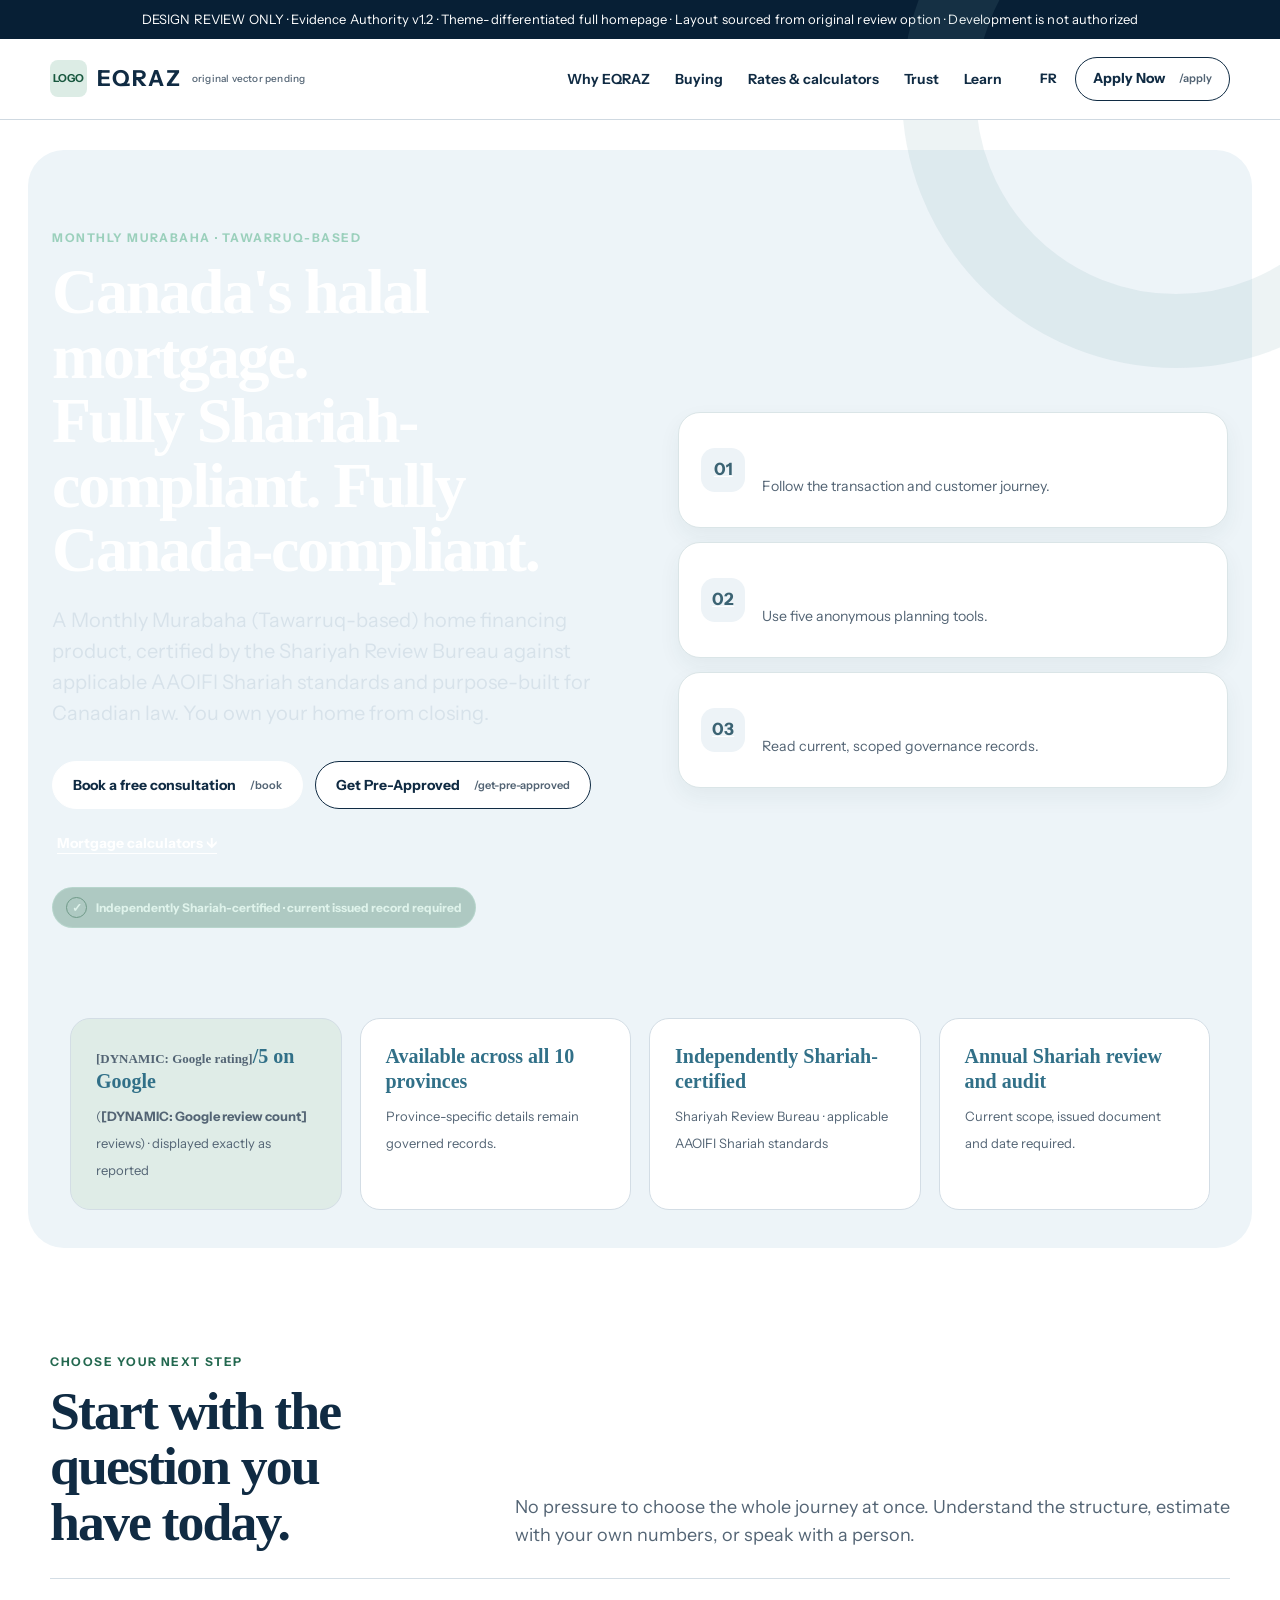
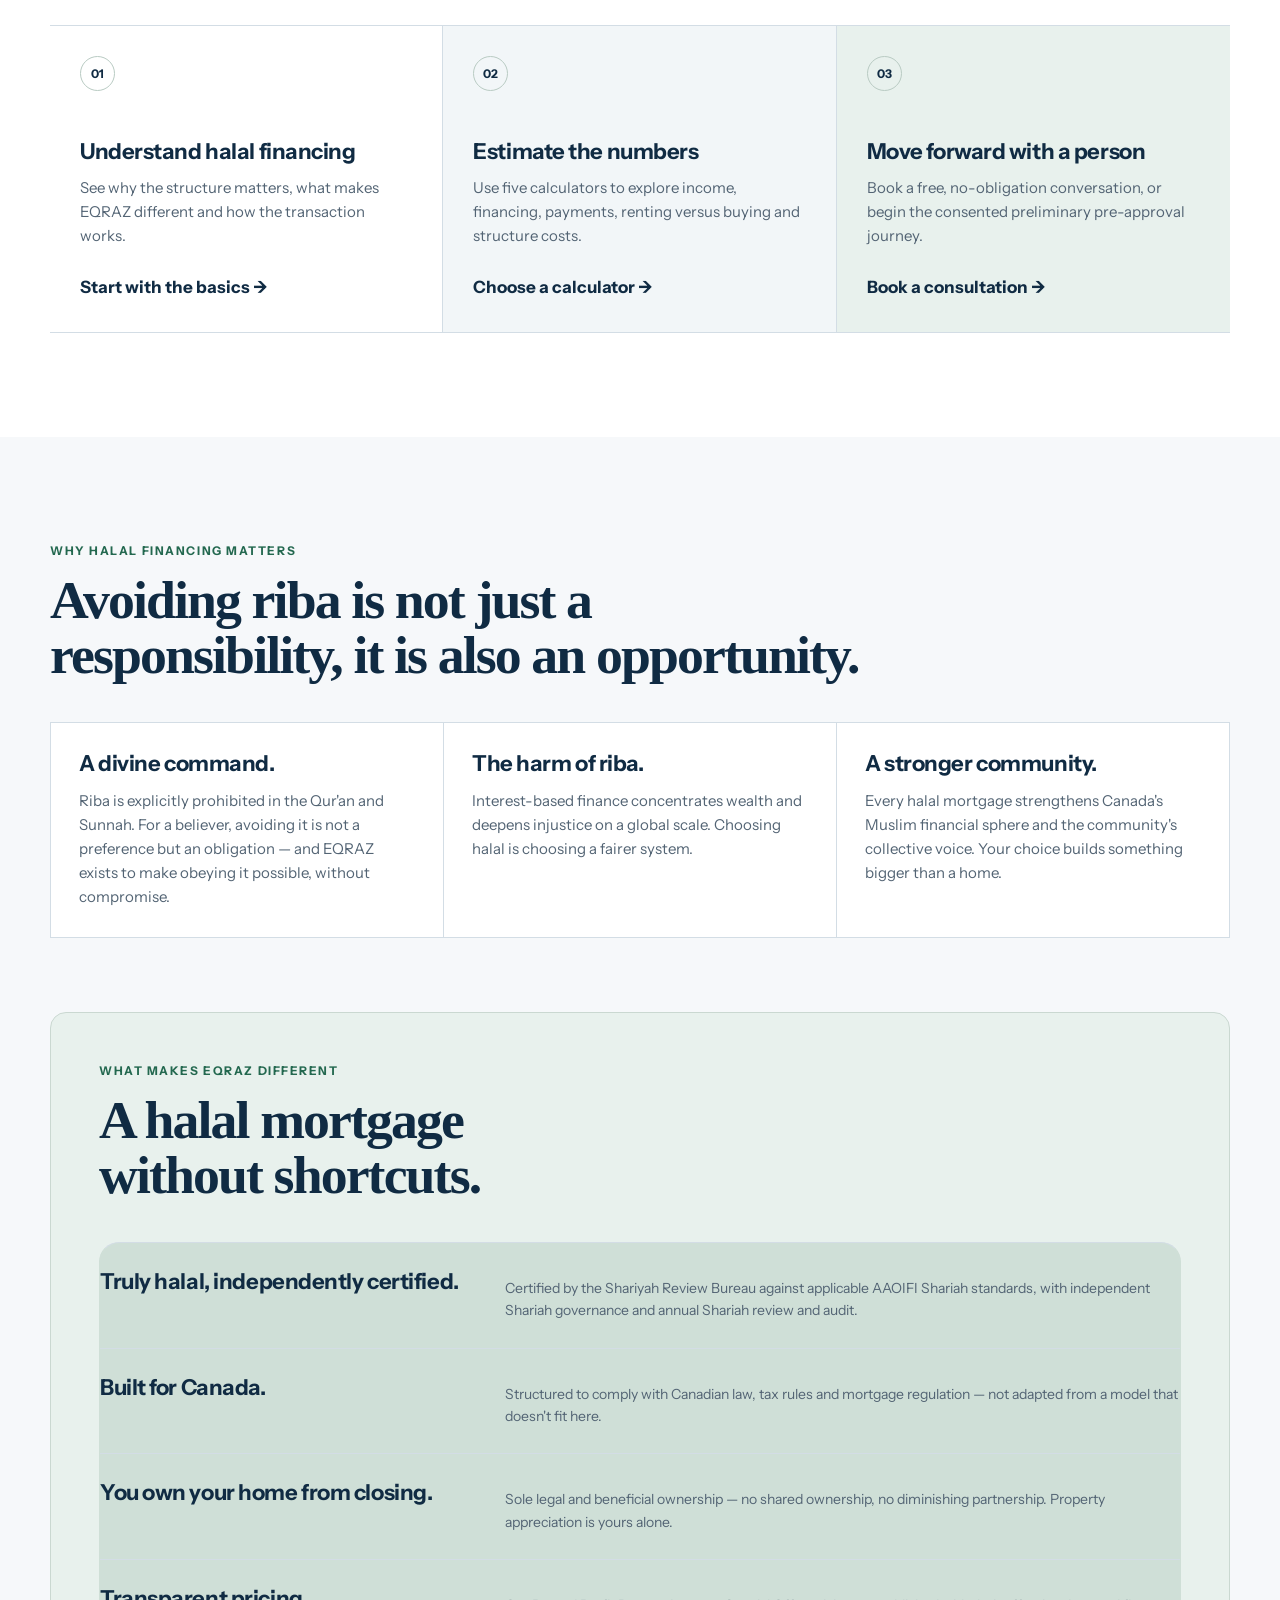
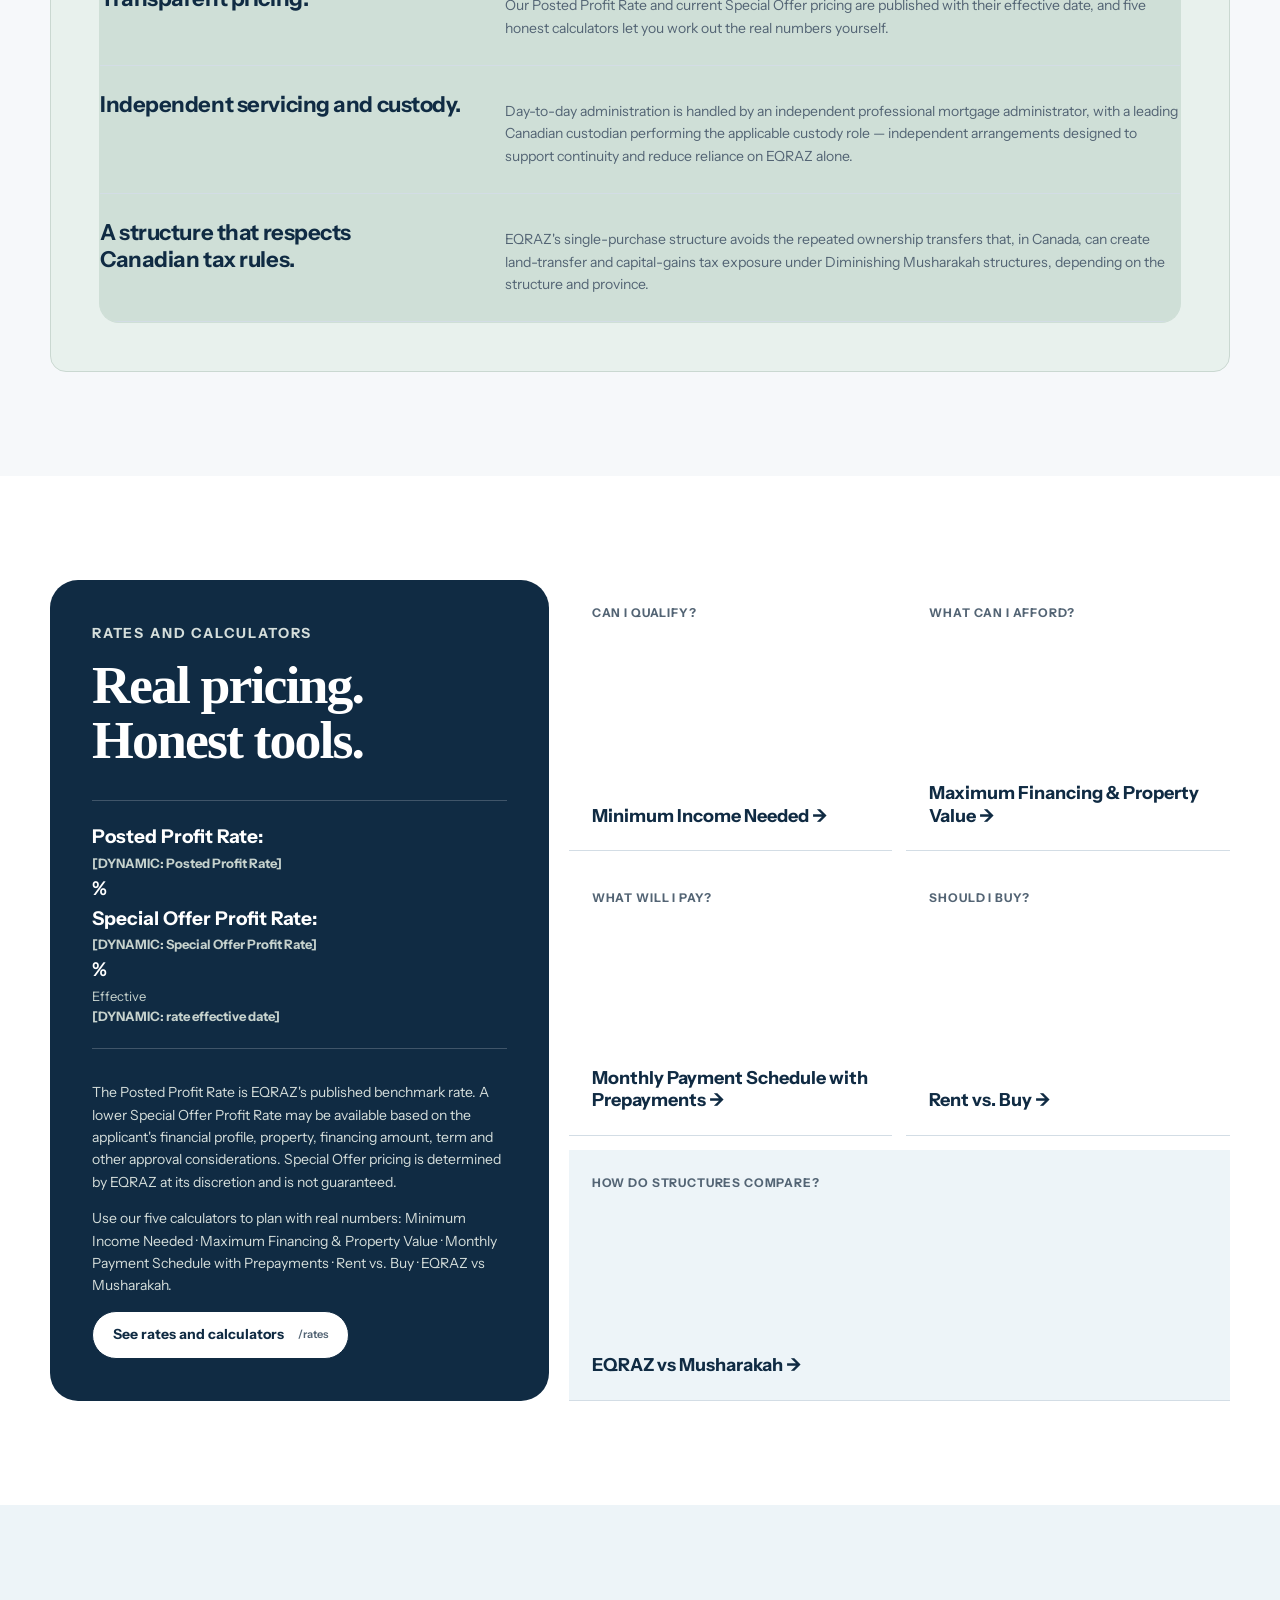
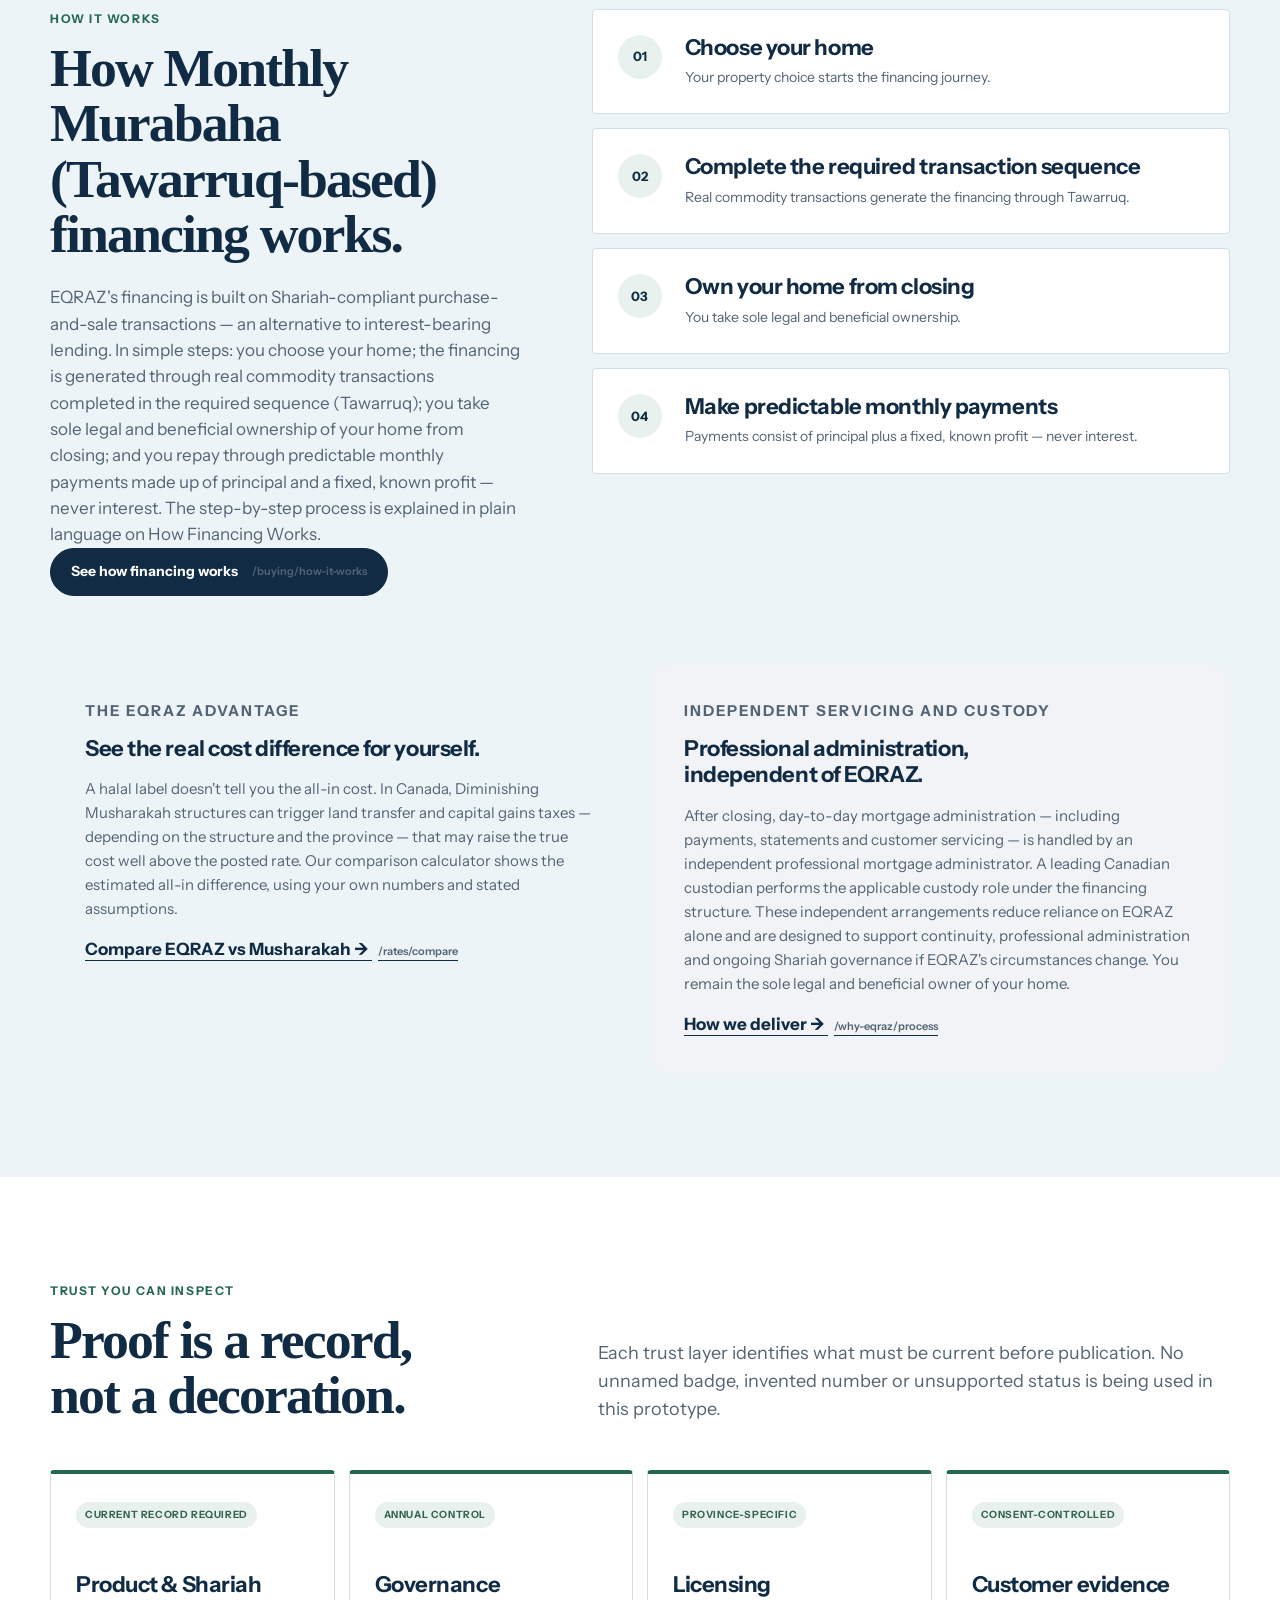
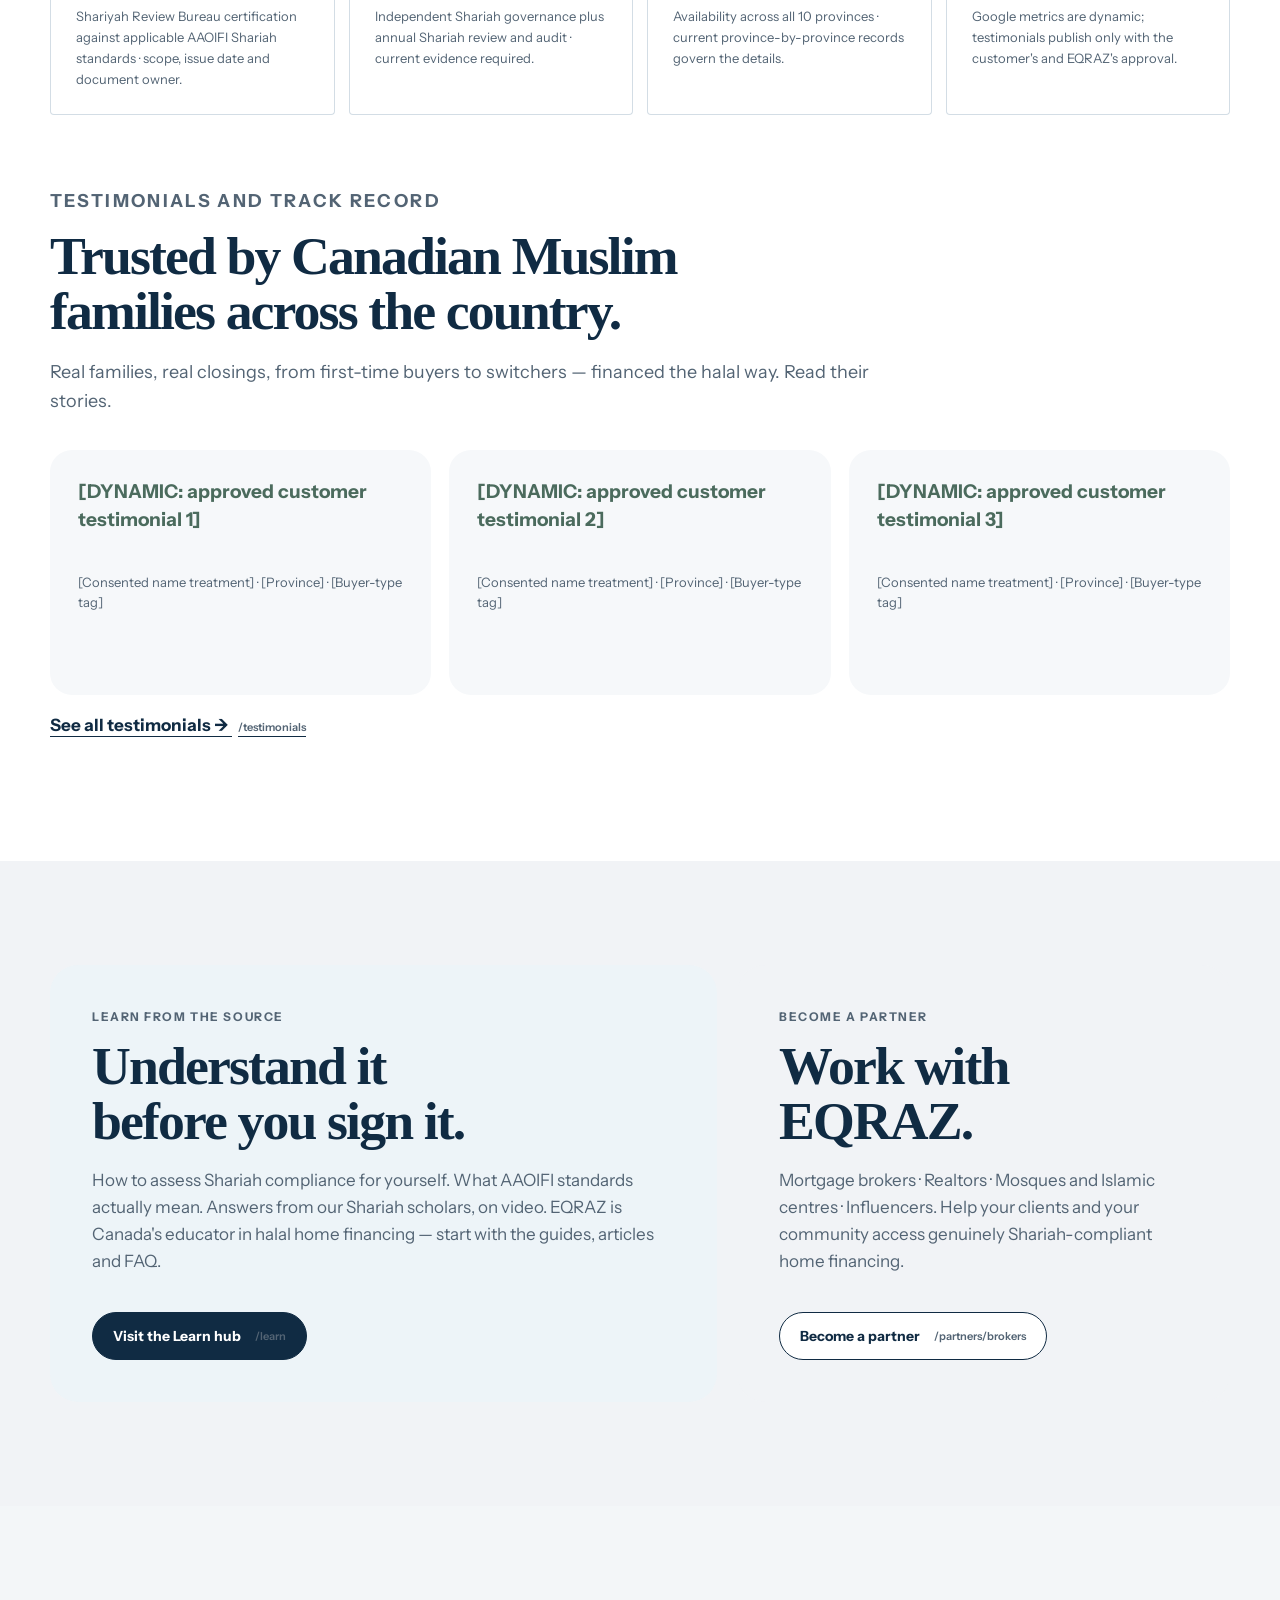
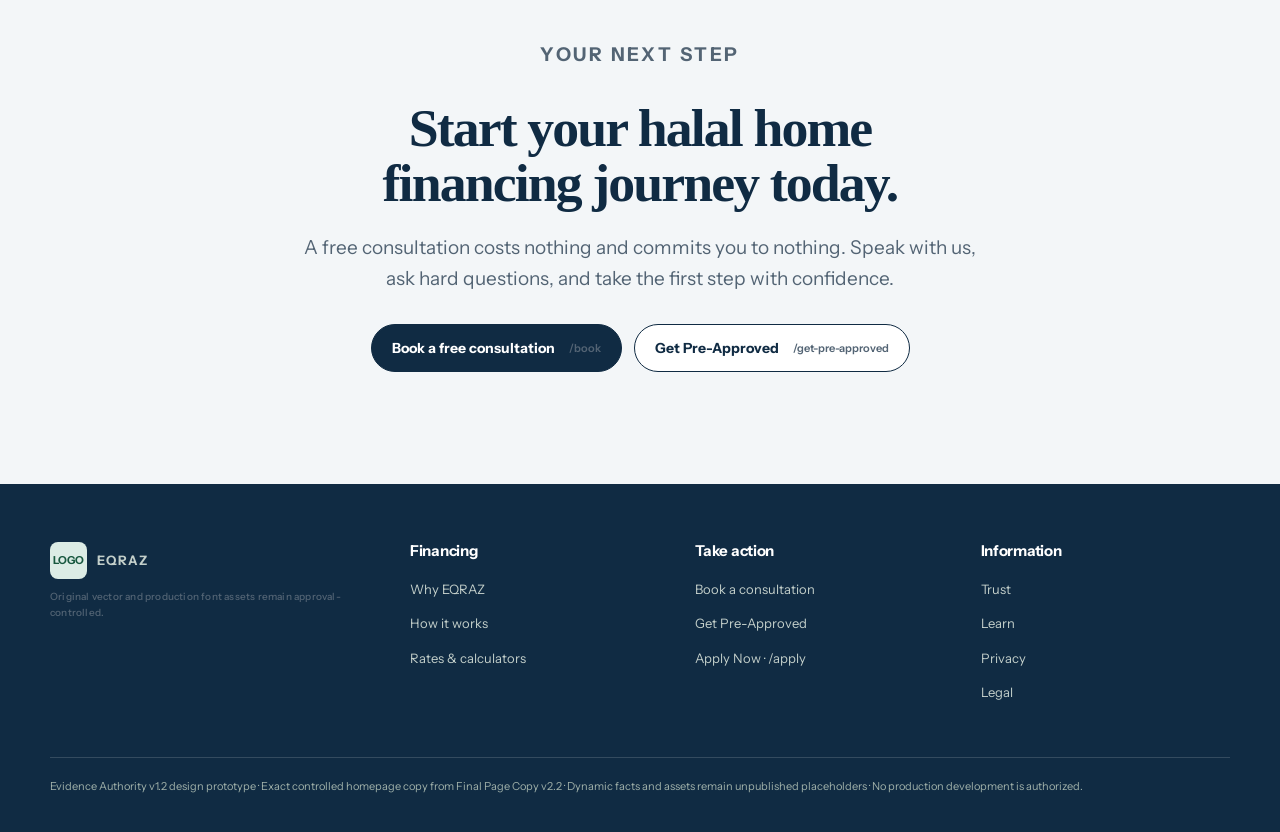
==== evidence-authority-v1.2.html @ 66069618 "Publish differentiated v1.2 homepage reviews" ====
<!doctype html>
<html lang="en">
<head>
  <meta charset="utf-8">
  <meta name="viewport" content="width=device-width, initial-scale=1">
  <meta name="color-scheme" content="light">
  <title>EQRAZ — Evidence Authority v1.2 Homepage Review</title>
  <link rel="preconnect" href="https://fonts.googleapis.com">
  <link rel="preconnect" href="https://fonts.gstatic.com" crossorigin>
  <link href="https://fonts.googleapis.com/css2?family=Instrument+Sans:wdth,wght@75..100,400..700&display=swap" rel="stylesheet">
  <style>
    :root {
      --ink: #18201d;
      --muted: #5c6863;
      --line: #dce5e1;
      --sage: #e9f3ee;
      --sage-strong: #4c7464;
      --mist: #edf5f7;
      --lilac: #f2f0f8;
      --navy: #16324a;
      --white: #fff;
      --soft: #f7f9f8;
      --max: 1180px;
      --radius: 24px;
      --shadow: 0 18px 55px rgba(26, 45, 37, .09);
      --font: "WNTL Text", "Helvetica Neue", Helvetica, Arial, sans-serif;
    }

    * { box-sizing: border-box; }
    html { scroll-behavior: smooth; }
    body {
      margin: 0;
      color: var(--ink);
      background: var(--white);
      font-family: var(--font);
      font-size: 17px;
      line-height: 1.6;
      -webkit-font-smoothing: antialiased;
    }
    a { color: inherit; }
    button, a { -webkit-tap-highlight-color: transparent; }
    :focus-visible { outline: 3px solid #287e62; outline-offset: 4px; border-radius: 5px; }
    .skip-link { position: fixed; left: 16px; top: -80px; z-index: 100; padding: 12px 18px; color: #fff; background: var(--ink); }
    .skip-link:focus { top: 16px; }
    .wrap { width: min(calc(100% - 48px), var(--max)); margin-inline: auto; }
    .review-bar { background: var(--ink); color: #fff; font-size: 13px; text-align: center; padding: 9px 16px; letter-spacing: .01em; }

    header { position: sticky; top: 0; z-index: 30; background: rgba(255,255,255,.96); border-bottom: 1px solid rgba(220,229,225,.9); backdrop-filter: blur(12px); }
    .header-row { min-height: 80px; display: flex; align-items: center; gap: 30px; }
    .brand { display: inline-flex; align-items: center; gap: 10px; text-decoration: none; font-size: 22px; font-weight: 800; letter-spacing: .08em; }
    .brand-mark { width: 37px; height: 37px; display: grid; place-items: center; border-radius: 50%; background: var(--sage); color: var(--sage-strong); font-size: 11px; letter-spacing: 0; }
    .asset-note { color: var(--muted); font-size: 10px; letter-spacing: .02em; font-weight: 500; }
    nav { margin-left: auto; }
    nav ul { list-style: none; display: flex; align-items: center; gap: 25px; margin: 0; padding: 0; }
    nav a { text-decoration: none; font-size: 14px; font-weight: 650; }
    nav a:hover { color: var(--sage-strong); }
    .header-actions { display: flex; align-items: center; gap: 10px; }
    .lang { min-height: 44px; display: inline-flex; align-items: center; padding: 0 8px; font-size: 13px; font-weight: 700; text-decoration: none; }
    .menu-toggle { display: none; width: 46px; height: 46px; border: 1px solid var(--line); background: #fff; border-radius: 12px; font: inherit; cursor: pointer; }

    .button { min-height: 48px; display: inline-flex; align-items: center; justify-content: center; gap: 8px; padding: 12px 20px; border: 1px solid var(--ink); border-radius: 999px; text-decoration: none; font-size: 14px; font-weight: 750; line-height: 1.2; transition: transform .18s ease, box-shadow .18s ease, background .18s ease; }
    .button:hover { transform: translateY(-2px); box-shadow: 0 10px 22px rgba(24,32,29,.12); }
    .button.primary { color: #fff; background: var(--ink); }
    .button.secondary { color: var(--ink); background: #fff; }
    .button.soft { border-color: #c7d8d0; background: var(--sage); }
    .button.small { min-height: 44px; padding: 10px 17px; }
    .route { margin-left: 6px; color: var(--muted); font-size: 11px; font-weight: 600; }

    main { overflow: hidden; }
    .section { padding: 104px 0; }
    .section.soft { background: var(--soft); }
    .section.mist { background: var(--mist); }
    .section.lilac { background: var(--lilac); }
    .kicker { margin: 0 0 13px; color: var(--sage-strong); font-size: 12px; font-weight: 800; letter-spacing: .13em; text-transform: uppercase; }
    h1, h2, h3 { text-wrap: balance; }
    h1 { max-width: 850px; margin: 0; font-size: clamp(50px, 6.7vw, 84px); font-weight: 520; line-height: .99; letter-spacing: -.055em; }
    h2 { margin: 0; font-size: clamp(38px, 4.5vw, 60px); font-weight: 530; line-height: 1.03; letter-spacing: -.045em; }
    h3 { margin: 0; font-size: 22px; font-weight: 680; line-height: 1.2; letter-spacing: -.02em; }
    .lede { max-width: 760px; margin: 22px 0 0; color: var(--muted); font-size: 20px; line-height: 1.55; }
    .section-head { display: grid; grid-template-columns: minmax(0, .85fr) minmax(0, 1.15fr); gap: 80px; align-items: end; margin-bottom: 46px; }
    .section-head .lede { margin: 0; font-size: 18px; }

    .hero { padding: 74px 0 0; background: #fff; }
    .hero-grid { display: grid; grid-template-columns: minmax(0, 1.25fr) minmax(340px, .75fr); gap: 68px; align-items: center; }
    .hero-copy { padding: 30px 0 68px; }
    .hero-copy .lede { max-width: 780px; }
    .hero-actions { display: flex; flex-wrap: wrap; gap: 12px; margin-top: 32px; align-items: center; }
    .quick-link { display: inline-flex; min-height: 44px; align-items: center; padding: 8px 5px; font-size: 14px; font-weight: 750; text-underline-offset: 5px; }
    .badge { display: inline-flex; align-items: center; gap: 9px; margin-top: 22px; padding: 9px 13px; border: 1px solid #cadcd3; border-radius: 999px; background: var(--sage); color: #345649; font-size: 12px; font-weight: 750; }
    .badge-icon { width: 21px; height: 21px; display: grid; place-items: center; border: 1px solid #6f9988; border-radius: 50%; }
    .hero-visual { position: relative; min-height: 540px; border-radius: 34px 34px 0 0; overflow: hidden; background: linear-gradient(145deg, #dfeee7 0%, #eef5f2 43%, #dcebef 100%); }
    .photo-field { position: absolute; inset: 0; display: grid; place-items: center; padding: 40px; text-align: center; }
    .photo-field::before, .photo-field::after { content: ""; position: absolute; border-radius: 50%; filter: blur(2px); }
    .photo-field::before { width: 330px; height: 330px; top: 52px; right: -80px; background: rgba(255,255,255,.6); }
    .photo-field::after { width: 280px; height: 280px; bottom: -80px; left: -65px; background: rgba(207,221,233,.55); }
    .photo-placeholder { position: relative; z-index: 2; max-width: 270px; padding: 24px; border: 1px dashed #769184; border-radius: 18px; background: rgba(255,255,255,.78); color: #496057; font-size: 14px; }
    .photo-placeholder strong { display: block; margin-bottom: 6px; color: var(--ink); }

    .proof-ribbon { position: relative; z-index: 5; display: grid; grid-template-columns: 1.15fr repeat(3, 1fr); gap: 1px; margin-top: -1px; border: 1px solid var(--line); border-radius: 24px; overflow: hidden; background: var(--line); box-shadow: var(--shadow); }
    .proof-ribbon > div { min-height: 138px; padding: 25px; background: #fff; }
    .proof-ribbon > div:first-child { background: var(--sage); }
    .proof-ribbon strong { display: block; margin-bottom: 8px; font-size: 17px; line-height: 1.25; }
    .proof-ribbon span { color: var(--muted); font-size: 13px; line-height: 1.45; }
    .dynamic { display: inline; color: #376451; font-weight: 800; }

    .intent-grid { display: grid; grid-template-columns: repeat(3, 1fr); gap: 18px; }
    .intent-card { position: relative; min-height: 260px; padding: 30px; border: 1px solid var(--line); border-radius: var(--radius); background: #fff; text-decoration: none; transition: transform .18s ease, box-shadow .18s ease; }
    .intent-card:nth-child(2) { background: var(--mist); }
    .intent-card:nth-child(3) { background: var(--sage); }
    .intent-card:hover { transform: translateY(-4px); box-shadow: var(--shadow); }
    .step-number { display: grid; width: 35px; height: 35px; place-items: center; margin-bottom: 48px; border: 1px solid #b9cbc3; border-radius: 50%; font-size: 12px; font-weight: 800; }
    .intent-card p { margin: 11px 0 26px; color: var(--muted); font-size: 15px; }
    .text-link { font-weight: 800; text-underline-offset: 5px; }

    .belief-grid { display: grid; grid-template-columns: repeat(3, 1fr); gap: 18px; margin-top: 38px; }
    .belief { padding: 28px; border-top: 2px solid #92ad9f; background: #fff; }
    .belief p { margin: 12px 0 0; color: var(--muted); font-size: 15px; }
    .difference { margin-top: 74px; padding: 48px; border-radius: 30px; background: var(--sage); }
    .difference h2 { max-width: 750px; }
    .difference-grid { display: grid; grid-template-columns: repeat(2, 1fr); gap: 1px; margin-top: 38px; overflow: hidden; border: 1px solid #cfdfd7; border-radius: 20px; background: #cfdfd7; }
    .difference-item { padding: 26px; background: rgba(255,255,255,.84); }
    .difference-item p { margin: 8px 0 0; color: var(--muted); font-size: 14px; }

    .rates-panel { display: grid; grid-template-columns: .86fr 1.14fr; gap: 20px; }
    .rate-summary { padding: 42px; border-radius: 28px; color: #fff; background: var(--ink); }
    .rate-summary h2 { font-size: clamp(38px, 4vw, 52px); }
    .rate-line { margin: 32px 0; padding: 21px 0; border-top: 1px solid rgba(255,255,255,.2); border-bottom: 1px solid rgba(255,255,255,.2); }
    .rate-line strong { display: block; font-size: 19px; }
    .rate-line span { display: block; color: #c6d2cd; font-size: 13px; }
    .rate-summary p { color: #d5dedb; font-size: 14px; }
    .calculators { display: grid; grid-template-columns: repeat(2, 1fr); gap: 14px; }
    .calculator { min-height: 150px; display: flex; flex-direction: column; justify-content: space-between; padding: 23px; border: 1px solid var(--line); border-radius: 20px; background: #fff; text-decoration: none; }
    .calculator:last-child { grid-column: 1 / -1; min-height: 130px; background: var(--mist); }
    .calculator span { color: var(--muted); font-size: 12px; font-weight: 750; letter-spacing: .07em; text-transform: uppercase; }
    .calculator strong { max-width: 310px; font-size: 18px; line-height: 1.25; }

    .process-shell { display: grid; grid-template-columns: .85fr 1.15fr; gap: 70px; align-items: start; }
    .process-intro { position: sticky; top: 124px; }
    .process-intro .lede { font-size: 17px; }
    .process-list { display: grid; gap: 14px; }
    .process-step { display: grid; grid-template-columns: 48px 1fr; gap: 19px; padding: 25px; border: 1px solid var(--line); border-radius: 18px; background: #fff; }
    .process-step b { display: grid; width: 44px; height: 44px; place-items: center; border-radius: 50%; background: var(--sage); font-size: 13px; }
    .process-step p { margin: 5px 0 0; color: var(--muted); font-size: 14px; }
    .story-grid { display: grid; grid-template-columns: repeat(2, 1fr); gap: 18px; margin-top: 68px; }
    .story-card { padding: 35px; border-radius: 24px; background: var(--mist); }
    .story-card:nth-child(2) { background: var(--lilac); }
    .story-card p { color: var(--muted); font-size: 15px; }

    .trust-grid { display: grid; grid-template-columns: repeat(4, 1fr); gap: 14px; margin-bottom: 72px; }
    .record { min-height: 210px; padding: 25px; border: 1px solid var(--line); border-radius: 20px; background: #fff; }
    .record .status { display: inline-flex; margin-bottom: 44px; padding: 5px 9px; border-radius: 999px; background: var(--sage); color: #376451; font-size: 10px; font-weight: 800; letter-spacing: .06em; text-transform: uppercase; }
    .record p { margin: 8px 0 0; color: var(--muted); font-size: 13px; }
    .testimonials-head { max-width: 820px; margin-bottom: 35px; }
    .testimonials-head p { color: var(--muted); font-size: 18px; }
    .testimonial-grid { display: grid; grid-template-columns: repeat(3, 1fr); gap: 18px; }
    .testimonial { min-height: 245px; padding: 28px; border-radius: 22px; background: var(--soft); }
    .testimonial blockquote { margin: 0 0 38px; font-size: 19px; line-height: 1.45; }
    .testimonial footer { color: var(--muted); font-size: 13px; }
    .placeholder-label { color: #4b6b5d; font-weight: 750; }

    .learn-grid { display: grid; grid-template-columns: 1.15fr .85fr; gap: 20px; }
    .learn-card { min-height: 410px; padding: 42px; border-radius: 28px; background: #fff; }
    .learn-card:first-child { background: var(--mist); }
    .learn-card:last-child { background: var(--lilac); }
    .learn-card p { max-width: 660px; color: var(--muted); }
    .learn-card .button { margin-top: 20px; }

    .final-cta { padding: 112px 0; text-align: center; }
    .final-cta h2 { max-width: 840px; margin-inline: auto; }
    .final-cta p { max-width: 680px; margin: 22px auto 30px; color: var(--muted); font-size: 19px; }
    .final-actions { display: flex; justify-content: center; flex-wrap: wrap; gap: 12px; }

    footer.site-footer { padding: 58px 0 36px; color: #dce4e0; background: var(--ink); }
    .footer-grid { display: grid; grid-template-columns: 1.3fr repeat(3, 1fr); gap: 36px; }
    .footer-grid h3 { color: #fff; font-size: 15px; }
    .footer-grid ul { list-style: none; margin: 15px 0 0; padding: 0; }
    .footer-grid li { margin: 7px 0; }
    .footer-grid a { color: #c3cfca; font-size: 13px; text-decoration: none; }
    .footer-note { margin-top: 45px; padding-top: 20px; border-top: 1px solid rgba(255,255,255,.15); color: #9fb0a9; font-size: 11px; }

    @media (max-width: 1000px) {
      nav { display: none; position: absolute; top: 80px; left: 0; right: 0; margin: 0; padding: 16px 24px 24px; background: #fff; border-bottom: 1px solid var(--line); }
      nav.open { display: block; }
      nav ul { align-items: stretch; flex-direction: column; gap: 5px; }
      nav a { display: flex; min-height: 46px; align-items: center; padding: 0 8px; }
      .menu-toggle { display: block; }
      .header-actions .button { display: none; }
      .hero-grid, .section-head, .rates-panel, .process-shell, .learn-grid { grid-template-columns: 1fr; }
      .hero { padding-top: 34px; }
      .hero-copy { padding-bottom: 35px; }
      .hero-visual { min-height: 380px; border-radius: 28px; }
      .proof-ribbon, .trust-grid { grid-template-columns: repeat(2, 1fr); }
      .process-intro { position: static; }
      .section-head { gap: 20px; }
      .intent-grid, .belief-grid, .testimonial-grid { grid-template-columns: 1fr; }
      .intent-card { min-height: 220px; }
      .step-number { margin-bottom: 35px; }
      .footer-grid { grid-template-columns: repeat(2, 1fr); }
    }

    @media (max-width: 640px) {
      .wrap { width: min(calc(100% - 32px), var(--max)); }
      .review-bar { font-size: 11px; }
      .header-row { min-height: 70px; gap: 12px; }
      .brand { font-size: 18px; }
      .brand-mark { width: 33px; height: 33px; }
      nav { top: 70px; }
      .lang { margin-left: auto; }
      .section { padding: 76px 0; }
      h1 { font-size: clamp(43px, 14vw, 62px); }
      h2 { font-size: 38px; }
      .lede { font-size: 17px; }
      .hero-actions { align-items: stretch; flex-direction: column; }
      .hero-actions .button { width: 100%; }
      .quick-link { justify-content: center; }
      .hero-visual { min-height: 310px; }
      .proof-ribbon, .difference-grid, .calculators, .trust-grid, .story-grid, .footer-grid { grid-template-columns: 1fr; }
      .proof-ribbon { margin-top: 16px; }
      .proof-ribbon > div { min-height: 0; }
      .difference { margin-top: 56px; padding: 30px 22px; }
      .calculator:last-child { grid-column: auto; }
      .rate-summary, .learn-card { padding: 30px 24px; }
      .process-step { grid-template-columns: 40px 1fr; padding: 20px 17px; }
      .process-step b { width: 38px; height: 38px; }
      .final-cta { padding: 82px 0; }
      .final-actions { align-items: stretch; flex-direction: column; }
      .footer-grid { gap: 24px; }
    }

    @media (prefers-reduced-motion: reduce) {
      html { scroll-behavior: auto; }
      *, *::before, *::after { transition: none !important; animation: none !important; }
    }

    /* Evidence Authority v1.2 presentation layer. Governing copy and WF-01 order remain unchanged. */
    body.evidence-authority {
      --ink: #102b43;
      --muted: #536474;
      --line: #d3dde5;
      --sage: #e8f1ed;
      --sage-strong: #23684f;
      --mist: #edf4f8;
      --lilac: #f1f3f6;
      --soft: #f6f8fa;
      --shadow: 0 16px 44px rgba(7, 32, 54, .10);
      --font: "Instrument Sans", "Helvetica Neue", Arial, sans-serif;
    }
    .evidence-authority .review-bar { background: #071f35; }
    .evidence-authority header { border-bottom-color: #cfd9e1; }
    .evidence-authority .brand-mark { border-radius: 8px; background: #dcece5; color: #18583f; }
    .evidence-authority h1, .evidence-authority h2 { font-family: "Recife Text", Georgia, "Times New Roman", serif; font-weight: 600; letter-spacing: -.035em; }
    .evidence-authority h1 { max-width: 830px; font-size: clamp(46px, 5.8vw, 74px); line-height: 1.01; }
    .evidence-authority h2 { font-size: clamp(36px, 4.2vw, 56px); }
    .evidence-authority .hero { padding: 82px 0 0; color: #fff; background: #102b43; }
    .evidence-authority .hero-grid { grid-template-columns: minmax(0, 1.16fr) minmax(360px, .84fr); gap: 70px; }
    .evidence-authority .hero .kicker { color: #9bd0bc; }
    .evidence-authority .hero .lede { color: #d7e2ea; }
    .evidence-authority .hero .button.primary { color: #102b43; border-color: #fff; background: #fff; }
    .evidence-authority .hero .quick-link { color: #fff; }
    .evidence-authority .hero .badge { color: #dff3eb; border-color: rgba(194,229,215,.45); background: rgba(54,117,92,.34); }
    .evidence-authority .hero-visual { min-height: 530px; border-radius: 22px 22px 0 0; background: linear-gradient(150deg, #eef4f7 0%, #fff 55%, #e3eee9 100%); }
    .evidence-authority .photo-field::before { border-radius: 22px; background: rgba(16,43,67,.08); }
    .evidence-authority .photo-field::after { border-radius: 18px; background: rgba(41,111,85,.12); transform: rotate(-7deg); }
    .evidence-authority .photo-placeholder { border: 1px solid #8095a5; border-radius: 12px; color: #435b6d; box-shadow: var(--shadow); }
    .evidence-authority .proof-ribbon { border-radius: 14px; box-shadow: 0 14px 42px rgba(7,32,54,.18); }
    .evidence-authority .proof-ribbon > div:first-child { background: #dfece7; }
    .evidence-authority .intent-card, .evidence-authority .record, .evidence-authority .calculator { border-radius: 12px; }
    .evidence-authority .intent-card:nth-child(2) { background: #f2f6f8; }
    .evidence-authority .intent-card:nth-child(3) { background: #e8f1ed; }
    .evidence-authority .difference { border: 1px solid #cad8d1; border-radius: 16px; background: #e8f1ed; }
    .evidence-authority .rate-summary, .evidence-authority footer.site-footer { background: #102b43; }
    .evidence-authority .record { border-top: 4px solid #23684f; }
    .evidence-authority .final-cta { background: #f3f6f8; }
  </style>
  <link rel="stylesheet" href="theme-v1.2-layouts.css">
</head>
<body class="evidence-authority evidence-authority-v12">
  <a class="skip-link" href="#main">Skip to main content</a>
  <div class="review-bar">DESIGN REVIEW ONLY · Evidence Authority v1.2 · Theme-differentiated full homepage · Layout sourced from original review option · Development is not authorized</div>
  <header>
    <div class="wrap header-row">
      <a class="brand" href="#top" aria-label="EQRAZ homepage">
        <span class="brand-mark" aria-hidden="true">LOGO</span>
        EQRAZ <span class="asset-note">original vector pending</span>
      </a>
      <nav id="site-nav" aria-label="Primary navigation">
        <ul>
          <li><a href="#product">Why EQRAZ</a></li>
          <li><a href="#process">Buying</a></li>
          <li><a href="#rates">Rates &amp; calculators</a></li>
          <li><a href="#trust">Trust</a></li>
          <li><a href="#learn">Learn</a></li>
        </ul>
      </nav>
      <div class="header-actions">
        <a class="lang" href="#" aria-label="French language version">FR</a>
        <a class="button secondary small" href="#route-apply">Apply Now <span class="route">/apply</span></a>
        <button class="menu-toggle" type="button" aria-expanded="false" aria-controls="site-nav" aria-label="Open navigation menu">☰</button>
      </div>
    </div>
  </header>

  <main id="main">
    <section class="hero" id="top" data-wf-block="1" data-layout-source="homepage-review-option-2">
      <div class="wrap hero-grid">
        <div class="hero-copy">
          <p class="kicker">Monthly Murabaha · Tawarruq-based</p>
          <h1>Canada's halal mortgage. Fully Shariah-compliant. Fully Canada-compliant.</h1>
          <p class="lede">A Monthly Murabaha (Tawarruq-based) home financing product, certified by the Shariyah Review Bureau against applicable AAOIFI Shariah standards and purpose-built for Canadian law. You own your home from closing.</p>
          <div class="hero-actions">
            <a class="button primary" href="#route-book">Book a free consultation <span class="route">/book</span></a>
            <a class="button secondary" href="#route-preapproved">Get Pre-Approved <span class="route">/get-pre-approved</span></a>
            <a class="quick-link" href="#rates">Mortgage calculators ↓</a>
          </div>
          <div class="badge"><span class="badge-icon" aria-hidden="true">✓</span> Independently Shariah-certified · current issued record required</div>
        </div>

        <div class="v12-task-stack" aria-label="Evidence-led starting points">
          <a class="v12-task-card" href="#process"><b>01</b><span><strong>Understand the structure</strong><small>Follow the transaction and customer journey.</small></span><span aria-hidden="true">→</span></a>
          <a class="v12-task-card" href="#rates"><b>02</b><span><strong>Estimate your scenario</strong><small>Use five anonymous planning tools.</small></span><span aria-hidden="true">→</span></a>
          <a class="v12-task-card" href="#trust"><b>03</b><span><strong>Review the evidence</strong><small>Read current, scoped governance records.</small></span><span aria-hidden="true">→</span></a>
        </div>
        <div class="hero-visual" role="img" aria-label="Placeholder for rights-cleared photography of a Canadian Muslim family at home">
          <div class="photo-field">
            <div class="photo-placeholder"><strong>Governed evidence panel hold</strong>Current rate, effective date, issuer, scope and province records will appear only from approved live sources.</div>
          </div>
        </div>
      </div>
      <div class="wrap proof-ribbon" aria-label="Current trust summary">
        <div><strong><span class="dynamic">[DYNAMIC: Google rating]</span>/5 on Google</strong><span>(<span class="dynamic">[DYNAMIC: Google review count]</span> reviews) · displayed exactly as reported</span></div>
        <div><strong>Available across all 10 provinces</strong><span>Province-specific details remain governed records.</span></div>
        <div><strong>Independently Shariah-certified</strong><span>Shariyah Review Bureau · applicable AAOIFI Shariah standards</span></div>
        <div><strong>Annual Shariah review and audit</strong><span>Current scope, issued document and date required.</span></div>
      </div>
    </section>

    <section class="section" data-wf-block="2" aria-labelledby="choose-heading">
      <div class="wrap">
        <div class="section-head">
          <div><p class="kicker">Choose your next step</p><h2 id="choose-heading">Start with the question you have today.</h2></div>
          <p class="lede">No pressure to choose the whole journey at once. Understand the structure, estimate with your own numbers, or speak with a person.</p>
        </div>
        <div class="intent-grid">
          <a class="intent-card" href="#product"><span class="step-number">01</span><h3>Understand halal financing</h3><p>See why the structure matters, what makes EQRAZ different and how the transaction works.</p><span class="text-link">Start with the basics →</span></a>
          <a class="intent-card" href="#rates"><span class="step-number">02</span><h3>Estimate the numbers</h3><p>Use five calculators to explore income, financing, payments, renting versus buying and structure costs.</p><span class="text-link">Choose a calculator →</span></a>
          <a class="intent-card" href="#route-book"><span class="step-number">03</span><h3>Move forward with a person</h3><p>Book a free, no-obligation conversation, or begin the consented preliminary pre-approval journey.</p><span class="text-link">Book a consultation →</span></a>
        </div>
      </div>
    </section>

    <section class="section soft" id="product" data-wf-block="3" aria-labelledby="halal-heading">
      <div class="wrap">
        <p class="kicker">Why halal financing matters</p>
        <h2 id="halal-heading">Avoiding riba is not just a responsibility, it is also an opportunity.</h2>
        <div class="belief-grid">
          <article class="belief"><h3>A divine command.</h3><p>Riba is explicitly prohibited in the Qur'an and Sunnah. For a believer, avoiding it is not a preference but an obligation — and EQRAZ exists to make obeying it possible, without compromise.</p></article>
          <article class="belief"><h3>The harm of riba.</h3><p>Interest-based finance concentrates wealth and deepens injustice on a global scale. Choosing halal is choosing a fairer system.</p></article>
          <article class="belief"><h3>A stronger community.</h3><p>Every halal mortgage strengthens Canada's Muslim financial sphere and the community's collective voice. Your choice builds something bigger than a home.</p></article>
        </div>
        <div class="difference">
          <p class="kicker">What makes EQRAZ different</p>
          <h2>A halal mortgage without shortcuts.</h2>
          <div class="difference-grid">
            <article class="difference-item"><h3>Truly halal, independently certified.</h3><p>Certified by the Shariyah Review Bureau against applicable AAOIFI Shariah standards, with independent Shariah governance and annual Shariah review and audit.</p></article>
            <article class="difference-item"><h3>Built for Canada.</h3><p>Structured to comply with Canadian law, tax rules and mortgage regulation — not adapted from a model that doesn't fit here.</p></article>
            <article class="difference-item"><h3>You own your home from closing.</h3><p>Sole legal and beneficial ownership — no shared ownership, no diminishing partnership. Property appreciation is yours alone.</p></article>
            <article class="difference-item"><h3>Transparent pricing.</h3><p>Our Posted Profit Rate and current Special Offer pricing are published with their effective date, and five honest calculators let you work out the real numbers yourself.</p></article>
            <article class="difference-item"><h3>Independent servicing and custody.</h3><p>Day-to-day administration is handled by an independent professional mortgage administrator, with a leading Canadian custodian performing the applicable custody role — independent arrangements designed to support continuity and reduce reliance on EQRAZ alone.</p></article>
            <article class="difference-item"><h3>A structure that respects Canadian tax rules.</h3><p>EQRAZ's single-purchase structure avoids the repeated ownership transfers that, in Canada, can create land-transfer and capital-gains tax exposure under Diminishing Musharakah structures, depending on the structure and province.</p></article>
          </div>
        </div>
      </div>
    </section>

    <section class="section" id="rates" data-wf-block="4" aria-labelledby="rates-heading">
      <div class="wrap rates-panel">
        <div class="rate-summary">
          <p class="kicker">Rates and calculators</p>
          <h2 id="rates-heading">Real pricing. Honest tools.</h2>
          <div class="rate-line">
            <strong>Posted Profit Rate: <span class="dynamic">[DYNAMIC: Posted Profit Rate]</span>%</strong>
            <strong>Special Offer Profit Rate: <span class="dynamic">[DYNAMIC: Special Offer Profit Rate]</span>%</strong>
            <span>Effective <span class="dynamic">[DYNAMIC: rate effective date]</span></span>
          </div>
          <p>The Posted Profit Rate is EQRAZ's published benchmark rate. A lower Special Offer Profit Rate may be available based on the applicant's financial profile, property, financing amount, term and other approval considerations. Special Offer pricing is determined by EQRAZ at its discretion and is not guaranteed.</p>
          <p>Use our five calculators to plan with real numbers: Minimum Income Needed · Maximum Financing &amp; Property Value · Monthly Payment Schedule with Prepayments · Rent vs. Buy · EQRAZ vs Musharakah.</p>
          <a class="button secondary" href="#rates">See rates and calculators <span class="route">/rates</span></a>
        </div>
        <div class="calculators" aria-label="Five mortgage calculators">
          <a class="calculator" href="#rates"><span>Can I qualify?</span><strong>Minimum Income Needed →</strong></a>
          <a class="calculator" href="#rates"><span>What can I afford?</span><strong>Maximum Financing &amp; Property Value →</strong></a>
          <a class="calculator" href="#rates"><span>What will I pay?</span><strong>Monthly Payment Schedule with Prepayments →</strong></a>
          <a class="calculator" href="#rates"><span>Should I buy?</span><strong>Rent vs. Buy →</strong></a>
          <a class="calculator" href="#rates"><span>How do structures compare?</span><strong>EQRAZ vs Musharakah →</strong></a>
        </div>
      </div>
    </section>

    <section class="section mist" id="process" data-wf-block="5" aria-labelledby="process-heading">
      <div class="wrap">
        <div class="process-shell">
          <div class="process-intro">
            <p class="kicker">How it works</p>
            <h2 id="process-heading">How Monthly Murabaha (Tawarruq-based) financing works.</h2>
            <p class="lede">EQRAZ's financing is built on Shariah-compliant purchase-and-sale transactions — an alternative to interest-bearing lending. In simple steps: you choose your home; the financing is generated through real commodity transactions completed in the required sequence (Tawarruq); you take sole legal and beneficial ownership of your home from closing; and you repay through predictable monthly payments made up of principal and a fixed, known profit — never interest. The step-by-step process is explained in plain language on How Financing Works.</p>
            <a class="button primary" href="#process">See how financing works <span class="route">/buying/how-it-works</span></a>
          </div>
          <div class="process-list" aria-label="Process overview">
            <article class="process-step"><b>01</b><div><h3>Choose your home</h3><p>Your property choice starts the financing journey.</p></div></article>
            <article class="process-step"><b>02</b><div><h3>Complete the required transaction sequence</h3><p>Real commodity transactions generate the financing through Tawarruq.</p></div></article>
            <article class="process-step"><b>03</b><div><h3>Own your home from closing</h3><p>You take sole legal and beneficial ownership.</p></div></article>
            <article class="process-step"><b>04</b><div><h3>Make predictable monthly payments</h3><p>Payments consist of principal plus a fixed, known profit — never interest.</p></div></article>
          </div>
        </div>
        <div class="story-grid">
          <article class="story-card">
            <p class="kicker">The EQRAZ advantage</p>
            <h3>See the real cost difference for yourself.</h3>
            <p>A halal label doesn't tell you the all-in cost. In Canada, Diminishing Musharakah structures can trigger land transfer and capital gains taxes — depending on the structure and the province — that may raise the true cost well above the posted rate. Our comparison calculator shows the estimated all-in difference, using your own numbers and stated assumptions.</p>
            <a class="text-link" href="#rates">Compare EQRAZ vs Musharakah → <span class="route">/rates/compare</span></a>
          </article>
          <article class="story-card">
            <p class="kicker">Independent servicing and custody</p>
            <h3>Professional administration, independent of EQRAZ.</h3>
            <p>After closing, day-to-day mortgage administration — including payments, statements and customer servicing — is handled by an independent professional mortgage administrator. A leading Canadian custodian performs the applicable custody role under the financing structure. These independent arrangements reduce reliance on EQRAZ alone and are designed to support continuity, professional administration and ongoing Shariah governance if EQRAZ's circumstances change. You remain the sole legal and beneficial owner of your home.</p>
            <a class="text-link" href="#trust">How we deliver → <span class="route">/why-eqraz/process</span></a>
          </article>
        </div>
      </div>
    </section>

    <section class="section" id="trust" data-wf-block="6" aria-labelledby="trust-heading">
      <div class="wrap">
        <div class="section-head">
          <div><p class="kicker">Trust you can inspect</p><h2 id="trust-heading">Proof is a record, not a decoration.</h2></div>
          <p class="lede">Each trust layer identifies what must be current before publication. No unnamed badge, invented number or unsupported status is being used in this prototype.</p>
        </div>
        <div class="trust-grid">
          <article class="record"><span class="status">Current record required</span><h3>Product &amp; Shariah</h3><p>Shariyah Review Bureau certification against applicable AAOIFI Shariah standards · scope, issue date and document owner.</p></article>
          <article class="record"><span class="status">Annual control</span><h3>Governance</h3><p>Independent Shariah governance plus annual Shariah review and audit · current evidence required.</p></article>
          <article class="record"><span class="status">Province-specific</span><h3>Licensing</h3><p>Availability across all 10 provinces · current province-by-province records govern the details.</p></article>
          <article class="record"><span class="status">Consent-controlled</span><h3>Customer evidence</h3><p>Google metrics are dynamic; testimonials publish only with the customer's and EQRAZ's approval.</p></article>
        </div>
        <div class="testimonials-head">
          <p class="kicker">Testimonials and track record</p>
          <h2>Trusted by Canadian Muslim families across the country.</h2>
          <p>Real families, real closings, from first-time buyers to switchers — financed the halal way. Read their stories.</p>
        </div>
        <div class="testimonial-grid">
          <article class="testimonial"><blockquote class="placeholder-label">[DYNAMIC: approved customer testimonial 1]</blockquote><footer>[Consented name treatment] · [Province] · [Buyer-type tag]</footer></article>
          <article class="testimonial"><blockquote class="placeholder-label">[DYNAMIC: approved customer testimonial 2]</blockquote><footer>[Consented name treatment] · [Province] · [Buyer-type tag]</footer></article>
          <article class="testimonial"><blockquote class="placeholder-label">[DYNAMIC: approved customer testimonial 3]</blockquote><footer>[Consented name treatment] · [Province] · [Buyer-type tag]</footer></article>
        </div>
        <p><a class="text-link" href="#trust">See all testimonials → <span class="route">/testimonials</span></a></p>
      </div>
    </section>

    <section class="section lilac" id="learn" data-wf-block="7" aria-label="Learning and partner routes">
      <div class="wrap learn-grid">
        <article class="learn-card">
          <p class="kicker">Learn from the source</p>
          <h2>Understand it before you sign it.</h2>
          <p>How to assess Shariah compliance for yourself. What AAOIFI standards actually mean. Answers from our Shariah scholars, on video. EQRAZ is Canada's educator in halal home financing — start with the guides, articles and FAQ.</p>
          <a class="button primary" href="#learn">Visit the Learn hub <span class="route">/learn</span></a>
        </article>
        <article class="learn-card">
          <p class="kicker">Become a partner</p>
          <h2>Work with EQRAZ.</h2>
          <p>Mortgage brokers · Realtors · Mosques and Islamic centres · Influencers. Help your clients and your community access genuinely Shariah-compliant home financing.</p>
          <a class="button secondary" href="#learn">Become a partner <span class="route">/partners/brokers</span></a>
        </article>
      </div>
    </section>

    <section class="final-cta" data-wf-block="8" aria-labelledby="final-heading">
      <div class="wrap">
        <p class="kicker">Your next step</p>
        <h2 id="final-heading">Start your halal home financing journey today.</h2>
        <p>A free consultation costs nothing and commits you to nothing. Speak with us, ask hard questions, and take the first step with confidence.</p>
        <div class="final-actions">
          <a class="button primary" id="route-book" href="#">Book a free consultation <span class="route">/book</span></a>
          <a class="button secondary" id="route-preapproved" href="#">Get Pre-Approved <span class="route">/get-pre-approved</span></a>
        </div>
      </div>
    </section>
  </main>

  <footer class="site-footer">
    <div class="wrap">
      <div class="footer-grid">
        <div><a class="brand" href="#top"><span class="brand-mark">LOGO</span> EQRAZ</a><p class="asset-note">Original vector and production font assets remain approval-controlled.</p></div>
        <div><h3>Financing</h3><ul><li><a href="#product">Why EQRAZ</a></li><li><a href="#process">How it works</a></li><li><a href="#rates">Rates &amp; calculators</a></li></ul></div>
        <div><h3>Take action</h3><ul><li><a href="#route-book">Book a consultation</a></li><li><a href="#route-preapproved">Get Pre-Approved</a></li><li><a id="route-apply" href="#">Apply Now · /apply</a></li></ul></div>
        <div><h3>Information</h3><ul><li><a href="#trust">Trust</a></li><li><a href="#learn">Learn</a></li><li><a href="#">Privacy</a></li><li><a href="#">Legal</a></li></ul></div>
      </div>
      <div class="footer-note">Evidence Authority v1.2 design prototype · Exact controlled homepage copy from Final Page Copy v2.2 · Dynamic facts and assets remain unpublished placeholders · No production development is authorized.</div>
    </div>
  </footer>

  <script>
    const toggle = document.querySelector('.menu-toggle');
    const nav = document.getElementById('site-nav');
    toggle.addEventListener('click', () => {
      const open = toggle.getAttribute('aria-expanded') === 'true';
      toggle.setAttribute('aria-expanded', String(!open));
      toggle.setAttribute('aria-label', open ? 'Open navigation menu' : 'Close navigation menu');
      nav.classList.toggle('open', !open);
    });
    nav.addEventListener('click', (event) => {
      if (event.target.matches('a')) {
        nav.classList.remove('open');
        toggle.setAttribute('aria-expanded', 'false');
        toggle.setAttribute('aria-label', 'Open navigation menu');
      }
    });
  </script>
</body>
</html>
---- theme-v1.2-layouts.css ----
/*
  EQRAZ full-homepage v1.2 layout layer.
  Source: original four-theme homepage review hub.
  Control: existing v1.1 colour tokens, fonts, governed copy and WF-01 order remain unchanged.
*/

body.guided-premium-v12,
body.evidence-authority-v12,
body.warm-choice-v12,
body.human-proof-v12 {
  --v12-gap: clamp(18px, 2.2vw, 32px);
}

body.guided-premium-v12 [data-wf-block],
body.evidence-authority-v12 [data-wf-block],
body.warm-choice-v12 [data-wf-block],
body.human-proof-v12 [data-wf-block] {
  scroll-margin-top: 110px;
}

.v12-orbit,
.v12-task-stack {
  position: relative;
}

/* OPTION 1 — GUIDED PREMIUM: centred calm, orbit imagery, sequential decisions */
body.guided-premium-v12 .hero {
  position: relative;
  min-height: 760px;
  padding: 92px 0 138px;
  overflow: visible;
  text-align: center;
}

body.guided-premium-v12 .hero-grid {
  position: relative;
  z-index: 3;
  display: block;
}

body.guided-premium-v12 .hero-copy {
  max-width: 860px;
  margin-inline: auto;
  padding: 44px 40px 34px;
}

body.guided-premium-v12 .hero-copy h1,
body.guided-premium-v12 .hero-copy .lede {
  margin-inline: auto;
}

body.guided-premium-v12 .hero-copy h1 {
  max-width: 820px;
  font-size: clamp(48px, 6vw, 78px);
}

body.guided-premium-v12 .hero-actions {
  justify-content: center;
}

body.guided-premium-v12 .badge {
  margin-inline: auto;
}

body.guided-premium-v12 .hero-visual {
  display: none;
}

body.guided-premium-v12 .v12-orbit {
  position: absolute;
  inset: 24px max(20px, calc((100vw - 1320px) / 2)) 82px;
  z-index: 1;
  pointer-events: none;
}

body.guided-premium-v12 .v12-photo-chip {
  position: absolute;
  width: 148px;
  min-height: 116px;
  display: grid;
  place-items: end start;
  padding: 12px;
  border: 6px solid #fff;
  border-radius: 22px;
  color: #4e5c57;
  background: linear-gradient(145deg, #c4d9d1, #eef4f1 50%, #90aaa0);
  box-shadow: var(--shadow);
  font-size: 10px;
  font-weight: 700;
}

body.guided-premium-v12 .v12-photo-chip:nth-child(1) { left: 2%; top: 34%; transform: rotate(-10deg); }
body.guided-premium-v12 .v12-photo-chip:nth-child(2) { left: 18%; top: 3%; transform: rotate(-5deg); }
body.guided-premium-v12 .v12-photo-chip:nth-child(3) { right: 18%; top: 2%; transform: rotate(6deg); }
body.guided-premium-v12 .v12-photo-chip:nth-child(4) { right: 2%; top: 36%; transform: rotate(11deg); }
body.guided-premium-v12 .v12-photo-chip:nth-child(5) { left: 9%; bottom: 0; transform: rotate(6deg); }
body.guided-premium-v12 .v12-photo-chip:nth-child(6) { right: 9%; bottom: 0; transform: rotate(-7deg); }

body.guided-premium-v12 .proof-ribbon {
  position: absolute;
  left: 50%;
  bottom: -55px;
  z-index: 5;
  width: min(calc(100% - 96px), var(--max));
  transform: translateX(-50%);
  border-radius: 28px;
}

body.guided-premium-v12 [data-wf-block="2"] {
  padding-top: 170px;
}

body.guided-premium-v12 [data-wf-block="2"] .section-head {
  display: block;
  max-width: 760px;
  margin-inline: auto;
  text-align: center;
}

body.guided-premium-v12 [data-wf-block="2"] .section-head .lede {
  margin: 18px auto 0;
}

body.guided-premium-v12 .intent-grid {
  gap: 18px;
}

body.guided-premium-v12 .intent-card {
  min-height: 245px;
  display: grid;
  grid-template-rows: auto auto 1fr auto;
  border-radius: 22px;
  box-shadow: 0 10px 25px rgba(26,35,32,.05);
}

body.guided-premium-v12 .intent-card:nth-child(2) { transform: translateY(28px); }
body.guided-premium-v12 .intent-card:nth-child(3) { transform: translateY(56px); }

body.guided-premium-v12 [data-wf-block="3"] .belief-grid {
  grid-template-columns: 1fr;
  max-width: 940px;
  margin-inline: auto;
}

body.guided-premium-v12 [data-wf-block="3"] .belief {
  display: grid;
  grid-template-columns: minmax(180px, .45fr) 1.55fr;
  gap: 34px;
  align-items: start;
  background: #fff;
}

body.guided-premium-v12 [data-wf-block="3"] .belief:nth-child(2) { margin-left: 7%; }
body.guided-premium-v12 [data-wf-block="3"] .belief:nth-child(3) { margin-left: 14%; }

body.guided-premium-v12 .difference-grid {
  grid-template-columns: repeat(2, minmax(0, 1fr));
}

body.guided-premium-v12 .rate-layout {
  grid-template-columns: .88fr 1.12fr;
  align-items: start;
}

body.guided-premium-v12 .calculator-grid {
  grid-template-columns: 1fr;
}

body.guided-premium-v12 .calculator:nth-child(n) {
  margin-left: calc((var(--calculator-step, 0)) * 16px);
}

body.guided-premium-v12 .calculator:nth-child(2) { --calculator-step: 1; }
body.guided-premium-v12 .calculator:nth-child(3) { --calculator-step: 2; }
body.guided-premium-v12 .calculator:nth-child(4) { --calculator-step: 3; }
body.guided-premium-v12 .calculator:nth-child(5) { --calculator-step: 4; }

body.guided-premium-v12 .process-steps,
body.guided-premium-v12 .steps {
  display: grid;
  grid-template-columns: 1fr;
}

body.guided-premium-v12 .process-step,
body.guided-premium-v12 .step {
  border-left: 3px solid var(--sage-strong);
}

/* OPTION 2 — EVIDENCE AUTHORITY: split evidence dashboard, metrics and records */
body.evidence-authority-v12 .hero {
  width: min(calc(100% - 56px), 1280px);
  min-height: 580px;
  margin: 30px auto 0;
  padding: 58px 0 0;
  border-radius: 36px;
  background: var(--mist);
  overflow: hidden;
}

body.evidence-authority-v12 .hero::after {
  content: "";
  position: absolute;
  width: 400px;
  height: 400px;
  right: -170px;
  top: -180px;
  border: 74px solid rgba(114,160,171,.13);
  border-radius: 50%;
}

body.evidence-authority-v12 .hero-grid {
  position: relative;
  z-index: 2;
  grid-template-columns: 1.02fr .98fr;
  gap: 54px;
}

body.evidence-authority-v12 .hero-copy {
  padding: 20px 0 64px;
}

body.evidence-authority-v12 .hero-copy h1 {
  max-width: 680px;
  font-size: clamp(48px, 5vw, 68px);
}

body.evidence-authority-v12 .hero-visual {
  display: none;
}

body.evidence-authority-v12 .v12-task-stack {
  display: grid;
  gap: 14px;
}

body.evidence-authority-v12 .v12-task-card {
  min-height: 116px;
  display: grid;
  grid-template-columns: auto 1fr auto;
  gap: 17px;
  align-items: center;
  padding: 20px 22px;
  border: 1px solid #dae5e7;
  border-radius: 22px;
  background: #fff;
  box-shadow: 0 9px 22px rgba(38,66,70,.06);
}

body.evidence-authority-v12 .v12-task-card b {
  width: 44px;
  height: 44px;
  display: grid;
  place-items: center;
  border-radius: 14px;
  color: #3b6373;
  background: #edf3f7;
}

body.evidence-authority-v12 .v12-task-card strong,
body.evidence-authority-v12 .v12-task-card small {
  display: block;
}

body.evidence-authority-v12 .v12-task-card strong {
  font-family: RecifeText, Georgia, serif;
  font-size: 21px;
  font-weight: 500;
}

body.evidence-authority-v12 .v12-task-card small {
  color: var(--muted);
}

body.evidence-authority-v12 .proof-ribbon {
  position: relative;
  bottom: auto;
  width: calc(100% - 84px);
  margin: 26px auto 38px;
  display: grid;
  grid-template-columns: repeat(4, 1fr);
  gap: 18px;
  border: 0;
  border-radius: 0;
  overflow: visible;
  background: transparent;
  box-shadow: none;
}

body.evidence-authority-v12 .proof-ribbon > div {
  min-height: 132px;
  border: 1px solid var(--line);
  border-radius: 20px;
  background: #fff;
}

body.evidence-authority-v12 .proof-ribbon strong {
  color: #317088;
  font-family: RecifeText, Georgia, serif;
  font-size: 20px;
}

body.evidence-authority-v12 [data-wf-block="2"] .section-head {
  grid-template-columns: .7fr 1.3fr;
  border-bottom: 1px solid var(--line);
  padding-bottom: 28px;
}

body.evidence-authority-v12 .intent-grid {
  gap: 0;
  border-top: 1px solid var(--line);
  border-bottom: 1px solid var(--line);
}

body.evidence-authority-v12 .intent-card {
  border: 0;
  border-right: 1px solid var(--line);
  border-radius: 0;
  box-shadow: none;
}

body.evidence-authority-v12 .intent-card:last-child {
  border-right: 0;
}

body.evidence-authority-v12 [data-wf-block="3"] .belief-grid {
  grid-template-columns: repeat(3, 1fr);
  gap: 1px;
  border: 1px solid var(--line);
  background: var(--line);
}

body.evidence-authority-v12 [data-wf-block="3"] .belief {
  border: 0;
  border-radius: 0;
  background: #fff;
}

body.evidence-authority-v12 .difference-grid {
  display: block;
  border-top: 1px solid var(--line);
}

body.evidence-authority-v12 .difference-item {
  display: grid;
  grid-template-columns: minmax(220px, .7fr) 1.3fr;
  gap: 42px;
  padding: 26px 0;
  border: 0;
  border-bottom: 1px solid var(--line);
  border-radius: 0;
  background: transparent;
}

body.evidence-authority-v12 .rate-layout {
  grid-template-columns: .82fr 1.18fr;
  align-items: start;
}

body.evidence-authority-v12 .rate-card {
  border-radius: 24px;
  background: #f5f8f8;
}

body.evidence-authority-v12 .calculator-grid {
  grid-template-columns: 1fr;
  gap: 0;
  border-top: 1px solid var(--line);
}

body.evidence-authority-v12 .calculator {
  border: 0;
  border-bottom: 1px solid var(--line);
  border-radius: 0;
  box-shadow: none;
}

body.evidence-authority-v12 .process-step,
body.evidence-authority-v12 .step,
body.evidence-authority-v12 .record {
  border-radius: 4px;
}

body.evidence-authority-v12 .records,
body.evidence-authority-v12 .record-grid {
  gap: 12px;
}

/* OPTION 3 — WARM CHOICE: question-first modular choice system */
body.warm-choice-v12 .hero {
  min-height: 610px;
  padding-top: 72px;
  background: linear-gradient(112deg, #edf8f0 0 72%, #e7f0fb 72% 100%);
}

body.warm-choice-v12 .hero-layout {
  display: block;
}

body.warm-choice-v12 .hero-copy {
  max-width: 920px;
  padding: 26px 0 58px;
}

body.warm-choice-v12 .hero-copy h1 {
  max-width: 900px;
  font-size: clamp(52px, 5.6vw, 76px);
}

body.warm-choice-v12 .hero-panel {
  display: none;
}

body.warm-choice-v12 .proof-strip {
  border-radius: 24px;
}

body.warm-choice-v12 [data-wf-block="2"] {
  position: relative;
  padding-top: 72px;
  background: #e8f5ef;
  overflow: hidden;
}

body.warm-choice-v12 [data-wf-block="2"]::before,
body.warm-choice-v12 [data-wf-block="2"]::after {
  content: "";
  position: absolute;
  border: 3px solid rgba(42,105,78,.13);
  border-radius: 48% 52% 44% 56%;
  transform: rotate(22deg);
}

body.warm-choice-v12 [data-wf-block="2"]::before {
  width: 330px;
  height: 280px;
  right: 30px;
  top: 36px;
}

body.warm-choice-v12 [data-wf-block="2"]::after {
  width: 220px;
  height: 180px;
  left: -90px;
  bottom: -70px;
}

body.warm-choice-v12 [data-wf-block="2"] .wrap {
  position: relative;
  z-index: 2;
}

body.warm-choice-v12 [data-wf-block="2"] .section-head {
  display: block;
  max-width: 860px;
}

body.warm-choice-v12 [data-wf-block="2"] .section-head > p {
  max-width: 700px;
  margin-top: 18px;
}

body.warm-choice-v12 .choice-tabs {
  margin-bottom: 24px;
}

body.warm-choice-v12 .choice-card {
  min-height: 230px;
  border-radius: 22px;
  box-shadow: 0 10px 22px rgba(36,73,58,.07);
}

body.warm-choice-v12 .action-paths {
  grid-template-columns: 1.15fr .85fr;
}

body.warm-choice-v12 [data-wf-block="3"] .belief-grid,
body.warm-choice-v12 .difference-grid,
body.warm-choice-v12 .records,
body.warm-choice-v12 .record-grid {
  gap: 16px;
}

body.warm-choice-v12 [data-wf-block="3"] .belief,
body.warm-choice-v12 .difference-item,
body.warm-choice-v12 .record,
body.warm-choice-v12 .calculator,
body.warm-choice-v12 .story,
body.warm-choice-v12 .learn-card {
  border-radius: 22px;
}

body.warm-choice-v12 .calculator-grid {
  display: grid;
  grid-template-columns: repeat(2, 1fr);
  gap: 16px;
}

body.warm-choice-v12 .calculator:first-child {
  grid-column: 1 / -1;
  min-height: 150px;
}

body.warm-choice-v12 .process-grid,
body.warm-choice-v12 .steps {
  gap: 16px;
}

body.warm-choice-v12 .process-step,
body.warm-choice-v12 .step {
  border: 2px solid var(--pale-blue);
  border-radius: 20px;
  background: #fff;
}

/* OPTION 4 — HUMAN PROOF: split reassurance, proof ribbon, alternating story/evidence */
body.human-proof-v12 .hero {
  padding: 58px 0 0;
}

body.human-proof-v12 .hero-grid {
  grid-template-columns: 1fr .92fr;
  gap: 42px;
  align-items: stretch;
}

body.human-proof-v12 .hero-copy {
  display: flex;
  flex-direction: column;
  justify-content: center;
  padding: 54px 16px 72px;
}

body.human-proof-v12 .hero-copy h1 {
  font-size: clamp(52px, 5vw, 72px);
}

body.human-proof-v12 .hero-visual {
  min-height: 540px;
  border-radius: 38px 38px 120px 38px;
}

body.human-proof-v12 .proof-ribbon {
  margin-top: -42px;
  border-radius: 24px;
}

body.human-proof-v12 [data-wf-block="2"] .wrap {
  display: grid;
  grid-template-columns: .7fr 1.3fr;
  gap: 52px;
}

body.human-proof-v12 [data-wf-block="2"] .section-head {
  display: block;
  margin: 0;
}

body.human-proof-v12 [data-wf-block="2"] .section-head .lede {
  margin-top: 18px;
}

body.human-proof-v12 [data-wf-block="2"] .intent-grid {
  grid-template-columns: 1fr;
  gap: 12px;
}

body.human-proof-v12 [data-wf-block="2"] .intent-card {
  min-height: 0;
  display: grid;
  grid-template-columns: auto 1fr auto;
  grid-template-areas:
    "number title link"
    "number copy link";
  gap: 4px 16px;
  align-items: center;
  padding: 20px 22px;
  border-radius: 18px;
  background: #f7f9f8;
}

body.human-proof-v12 [data-wf-block="2"] .step-number { grid-area: number; }
body.human-proof-v12 [data-wf-block="2"] .intent-card h3 { grid-area: title; }
body.human-proof-v12 [data-wf-block="2"] .intent-card p { grid-area: copy; }
body.human-proof-v12 [data-wf-block="2"] .intent-card .text-link { grid-area: link; }

body.human-proof-v12 [data-wf-block="3"] .belief-grid {
  grid-template-columns: 1fr;
  gap: 18px;
}

body.human-proof-v12 [data-wf-block="3"] .belief {
  max-width: 930px;
  display: grid;
  grid-template-columns: .55fr 1.45fr;
  gap: 32px;
  align-items: start;
}

body.human-proof-v12 [data-wf-block="3"] .belief:nth-child(even) {
  margin-left: auto;
  background: var(--sage);
}

body.human-proof-v12 .difference-grid {
  grid-template-columns: repeat(2, minmax(0, 1fr));
  gap: 18px;
}

body.human-proof-v12 .difference-item:nth-child(4n+2),
body.human-proof-v12 .difference-item:nth-child(4n+3) {
  background: var(--mist);
}

body.human-proof-v12 .rate-layout {
  grid-template-columns: .9fr 1.1fr;
}

body.human-proof-v12 .calculator-grid {
  grid-template-columns: 1fr;
}

body.human-proof-v12 .process-step,
body.human-proof-v12 .step,
body.human-proof-v12 .story,
body.human-proof-v12 .record {
  border-radius: 18px;
}

body.human-proof-v12 .story:nth-child(even) {
  transform: translateX(28px);
}

body.human-proof-v12 .record:nth-child(even) {
  background: var(--sage);
}

/* Responsive control */
@media (max-width: 1020px) {
  body.guided-premium-v12 .v12-photo-chip:nth-child(1),
  body.guided-premium-v12 .v12-photo-chip:nth-child(4) { display: none; }

  body.evidence-authority-v12 .hero-grid,
  body.human-proof-v12 .hero-grid,
  body.human-proof-v12 [data-wf-block="2"] .wrap {
    grid-template-columns: 1fr;
  }

  body.evidence-authority-v12 .proof-ribbon {
    grid-template-columns: repeat(2, 1fr);
  }

  body.human-proof-v12 [data-wf-block="2"] .section-head {
    margin-bottom: 34px;
  }
}

@media (max-width: 760px) {
  body.guided-premium-v12 .hero,
  body.evidence-authority-v12 .hero,
  body.warm-choice-v12 .hero,
  body.human-proof-v12 .hero {
    width: 100%;
    min-height: 0;
    margin-top: 0;
    border-radius: 0;
  }

  body.guided-premium-v12 .hero {
    padding: 58px 0 120px;
  }

  body.guided-premium-v12 .hero-copy {
    padding-inline: 0;
  }

  body.guided-premium-v12 .v12-orbit {
    display: none;
  }

  body.guided-premium-v12 .proof-ribbon {
    width: min(calc(100% - 32px), var(--max));
    bottom: -78px;
  }

  body.guided-premium-v12 [data-wf-block="2"] {
    padding-top: 190px;
  }

  body.guided-premium-v12 .intent-card:nth-child(n),
  body.guided-premium-v12 [data-wf-block="3"] .belief:nth-child(n),
  body.human-proof-v12 .story:nth-child(n) {
    margin-left: 0;
    transform: none;
  }

  body.guided-premium-v12 [data-wf-block="3"] .belief,
  body.evidence-authority-v12 .difference-item,
  body.human-proof-v12 [data-wf-block="3"] .belief,
  body.human-proof-v12 [data-wf-block="2"] .intent-card {
    display: block;
  }

  body.guided-premium-v12 .difference-grid,
  body.evidence-authority-v12 [data-wf-block="3"] .belief-grid,
  body.evidence-authority-v12 .proof-ribbon,
  body.warm-choice-v12 .calculator-grid,
  body.human-proof-v12 .difference-grid {
    grid-template-columns: 1fr;
  }

  body.warm-choice-v12 .calculator:first-child {
    grid-column: auto;
  }

  body.evidence-authority-v12 .intent-grid {
    display: block;
  }

  body.evidence-authority-v12 .intent-card {
    border-right: 0;
    border-bottom: 1px solid var(--line);
  }

  body.human-proof-v12 [data-wf-block="2"] .intent-card .text-link {
    display: inline-block;
    margin-top: 12px;
  }
}

@media (max-width: 520px) {
  body.guided-premium-v12 .proof-ribbon,
  body.evidence-authority-v12 .proof-ribbon {
    grid-template-columns: 1fr;
  }

  body.evidence-authority-v12 .v12-task-card {
    grid-template-columns: auto 1fr;
  }

  body.evidence-authority-v12 .v12-task-card > span:last-child {
    display: none;
  }
}
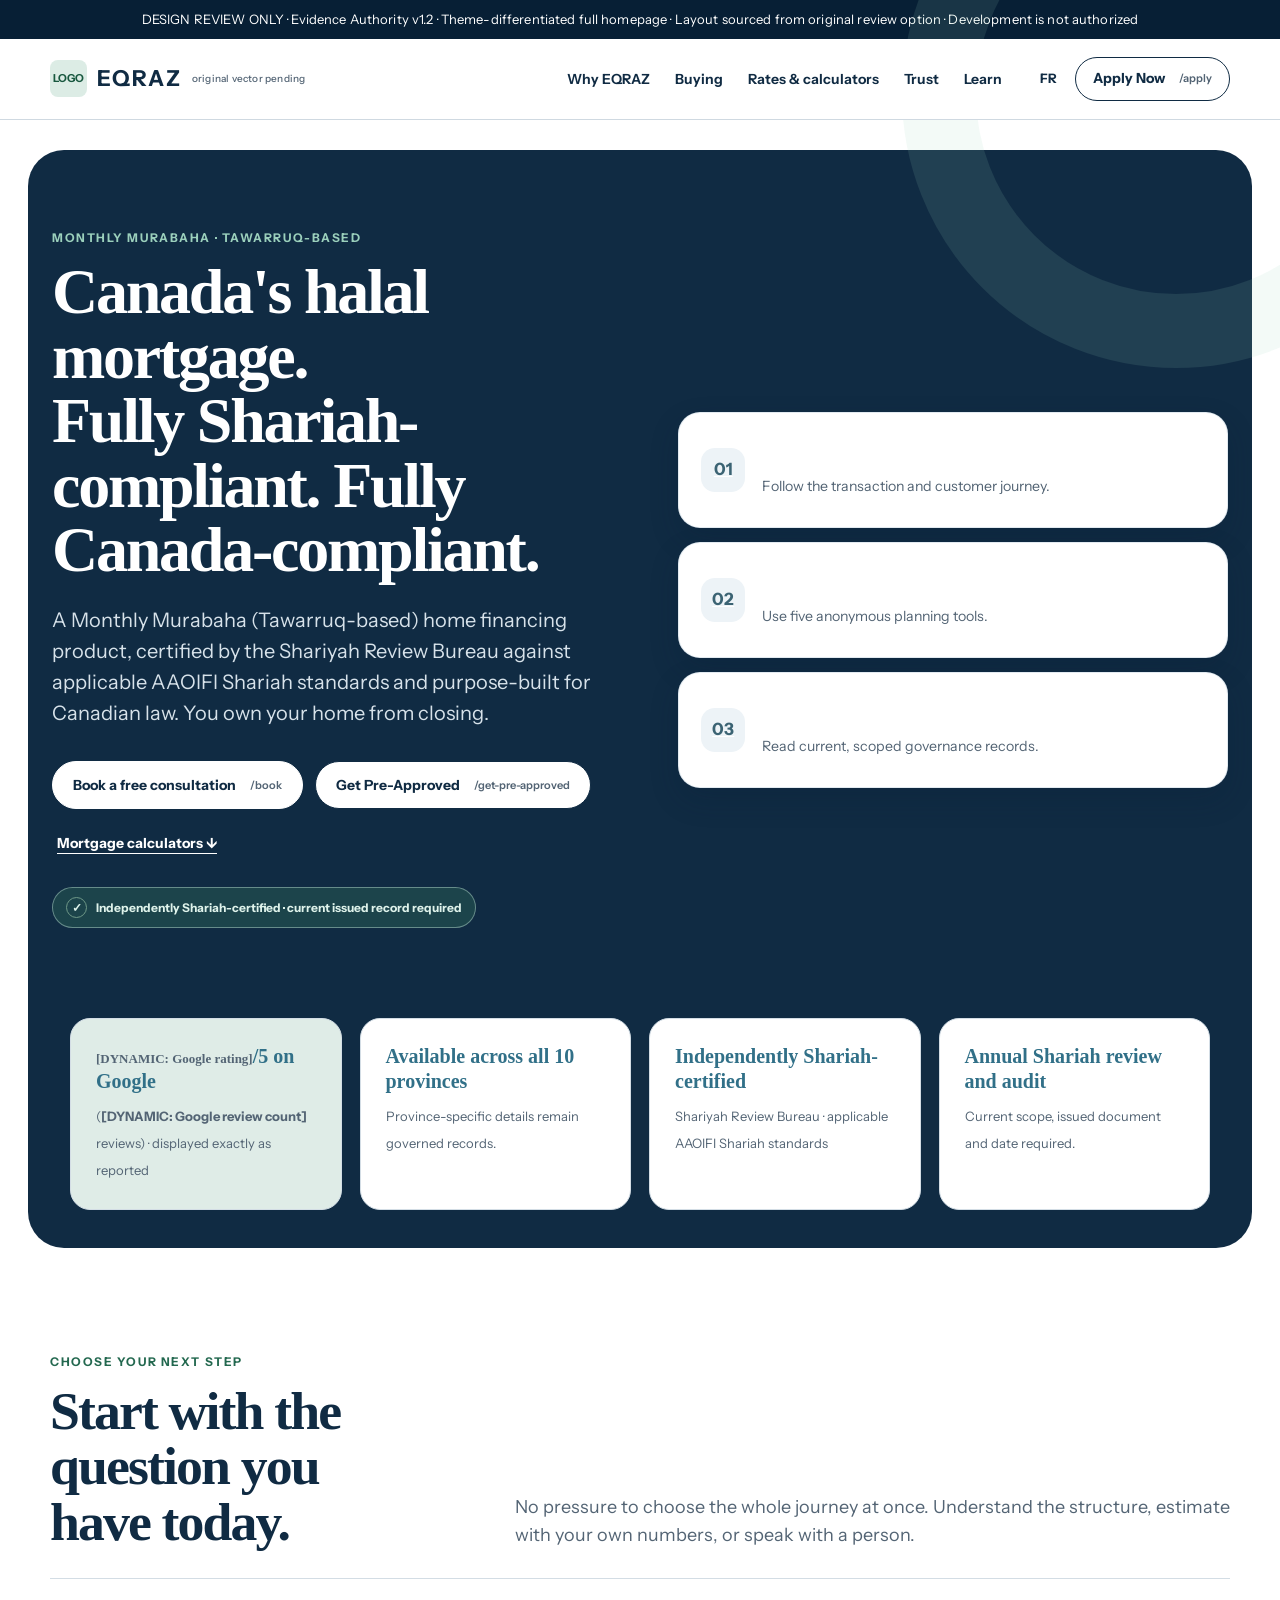
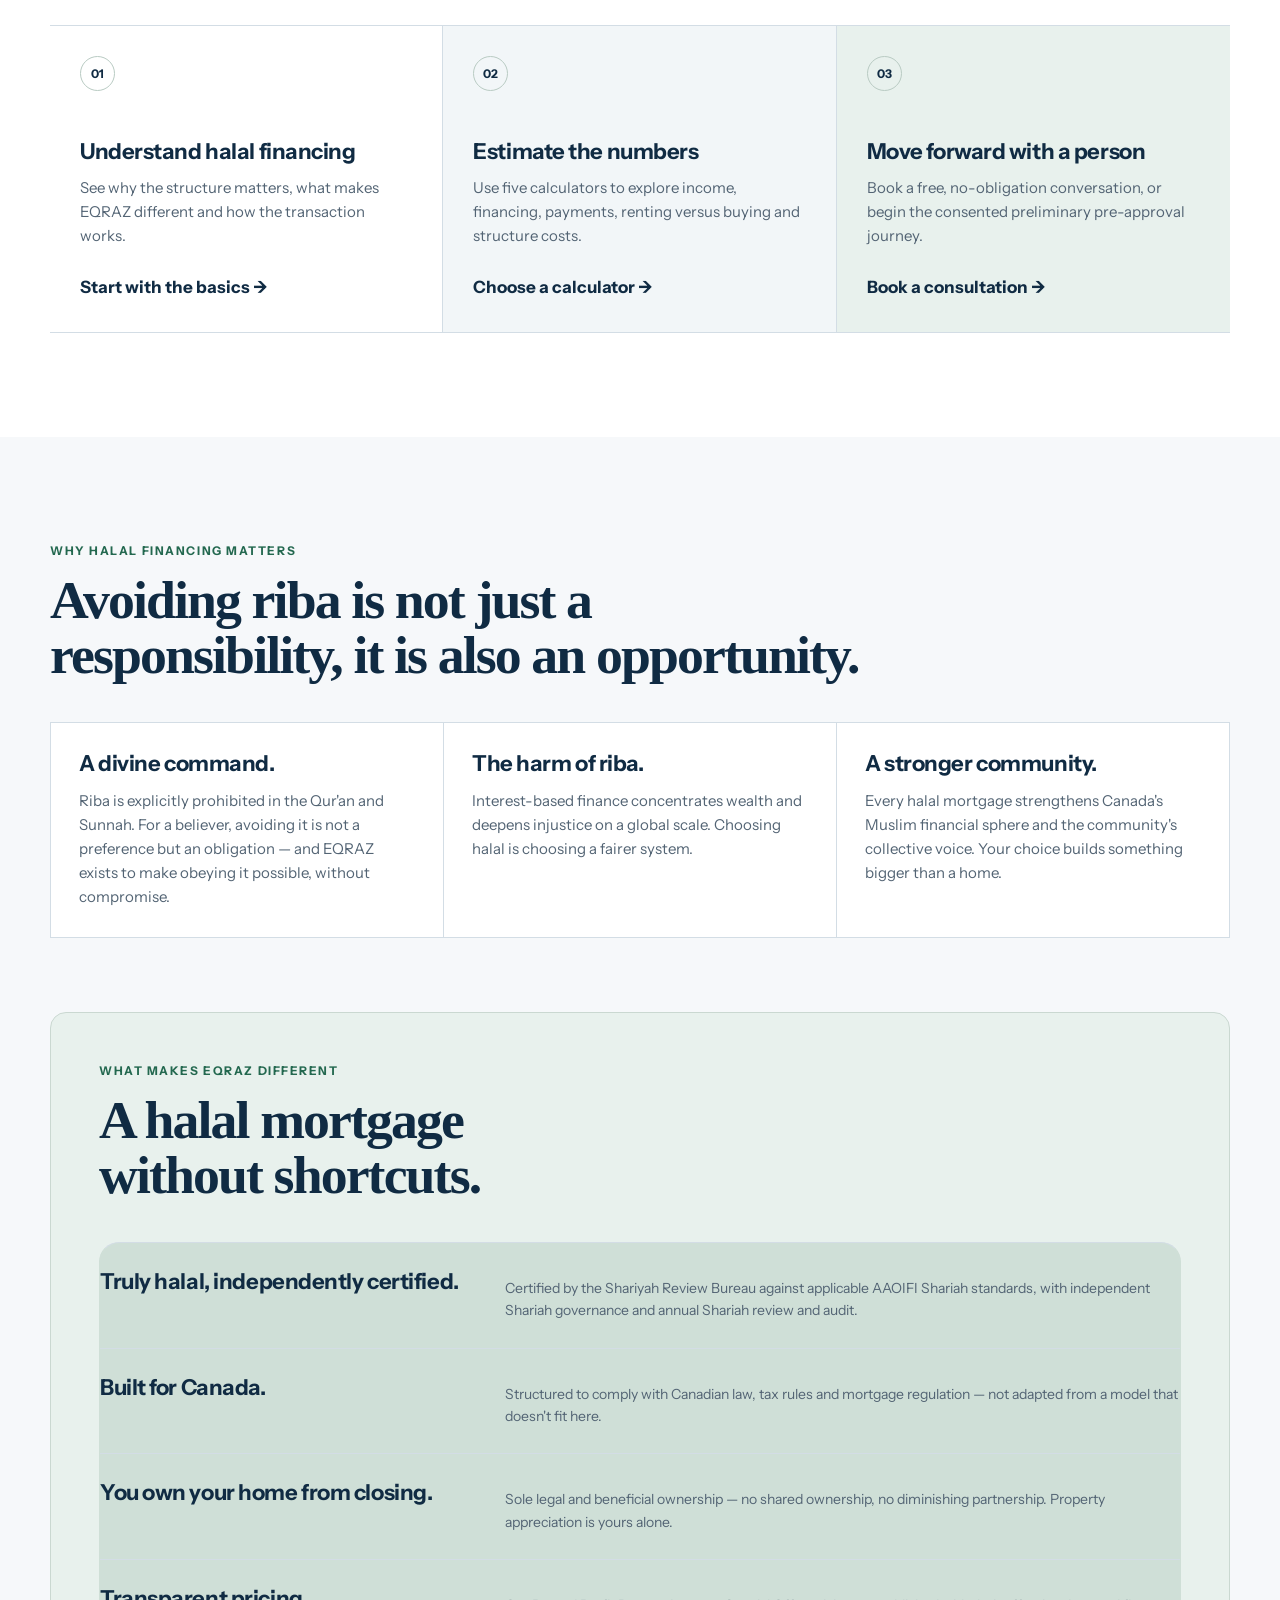
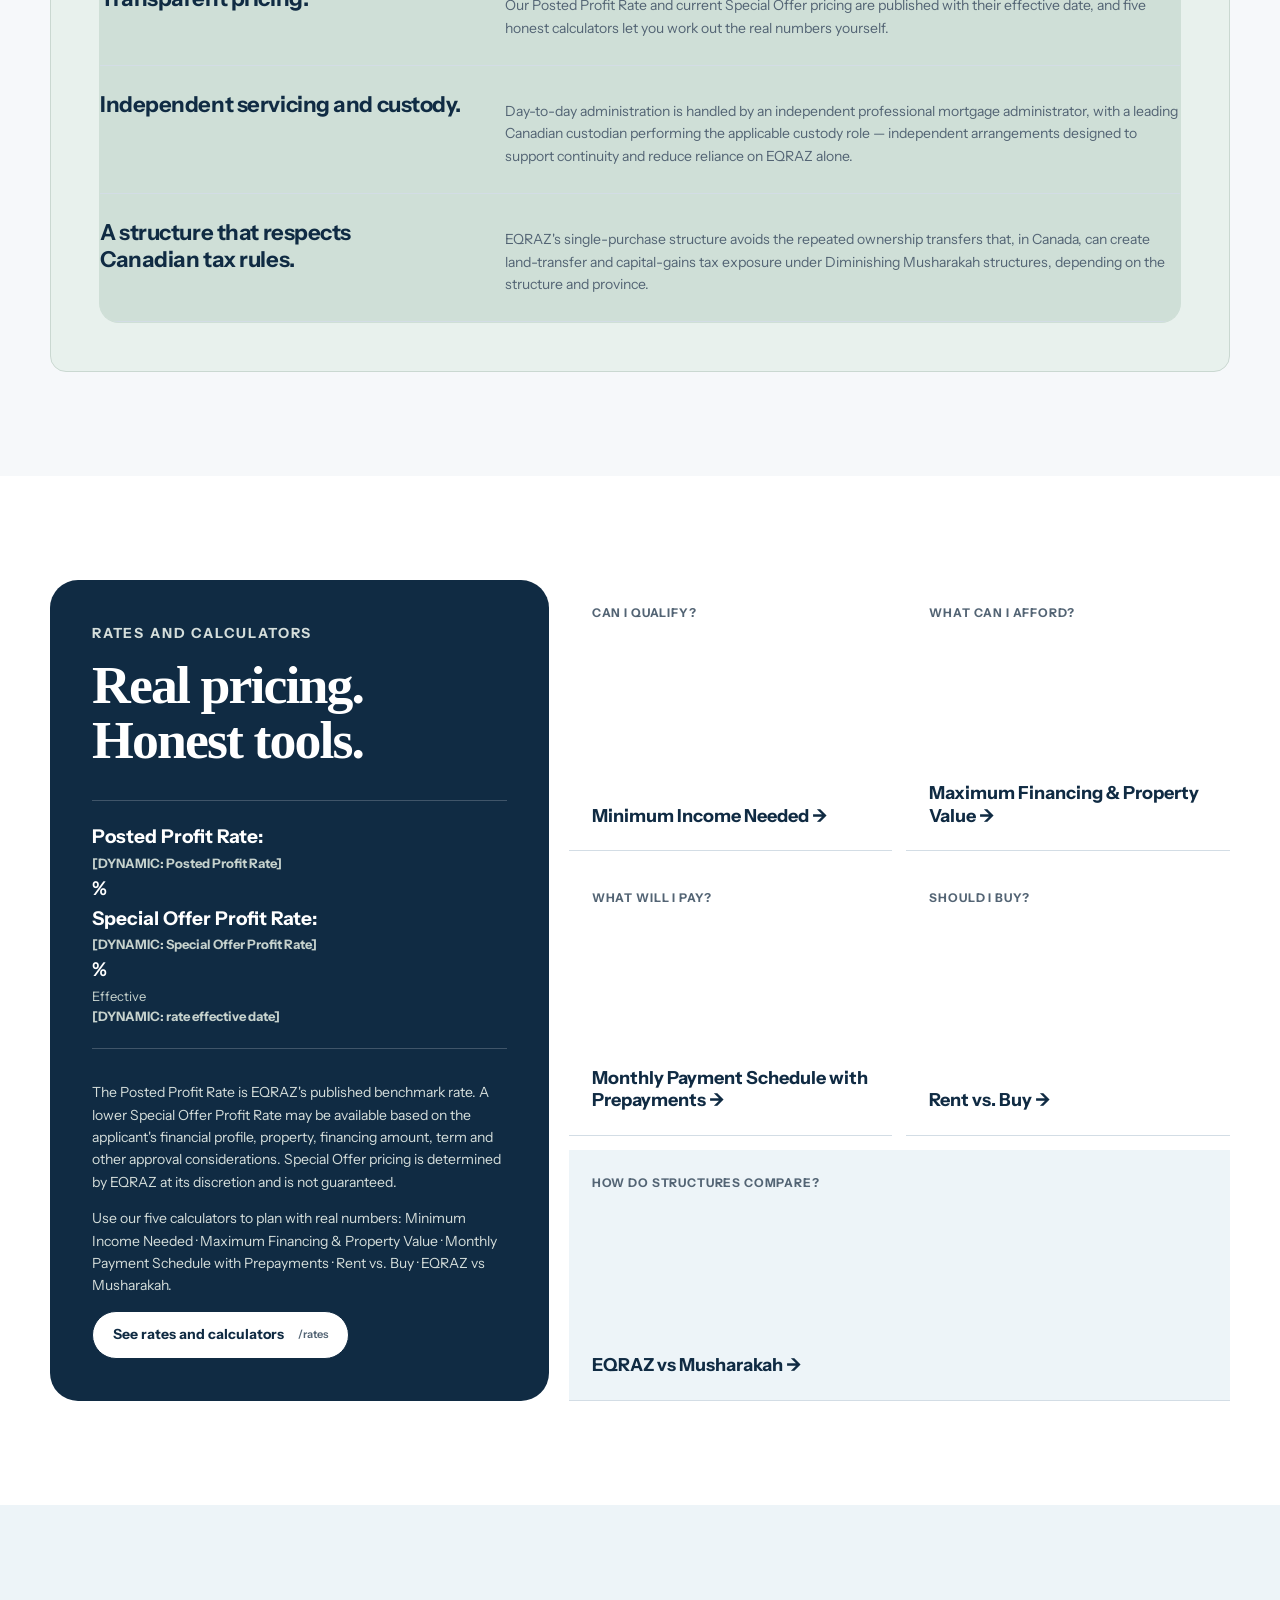
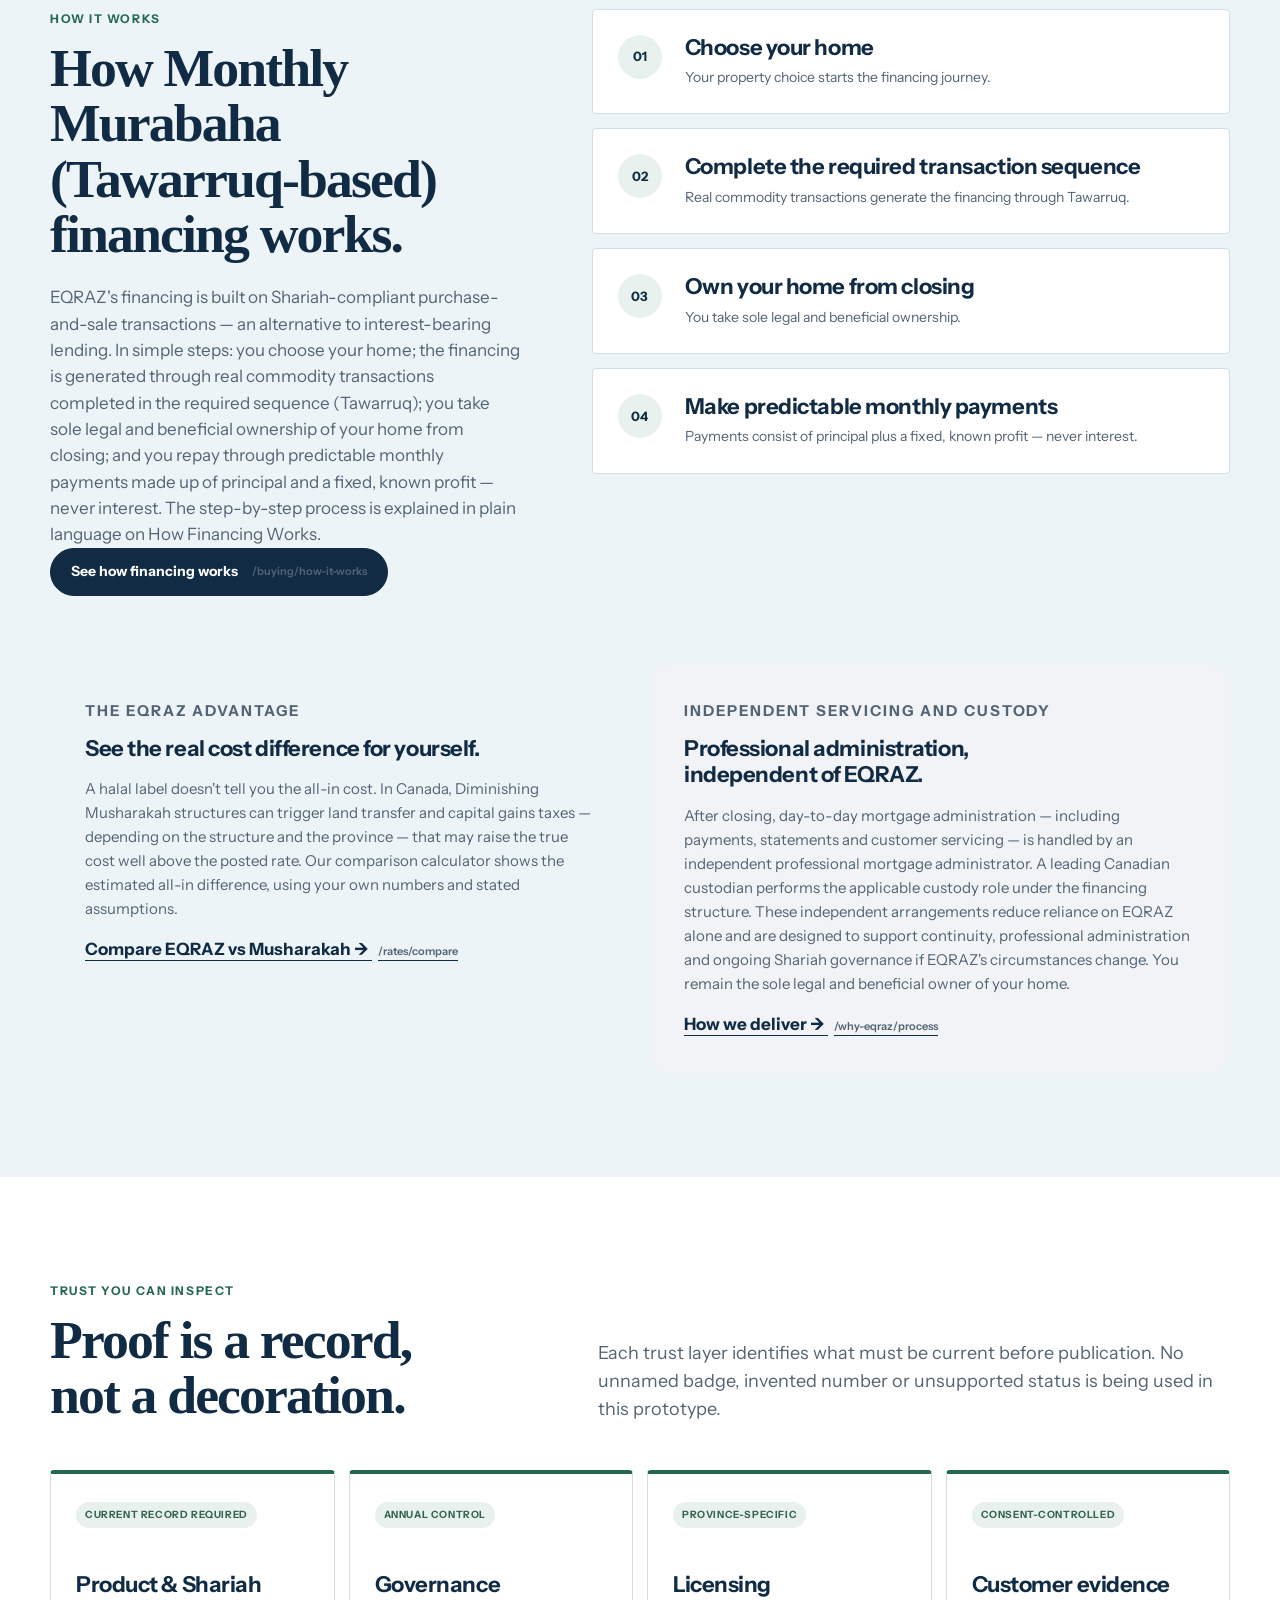
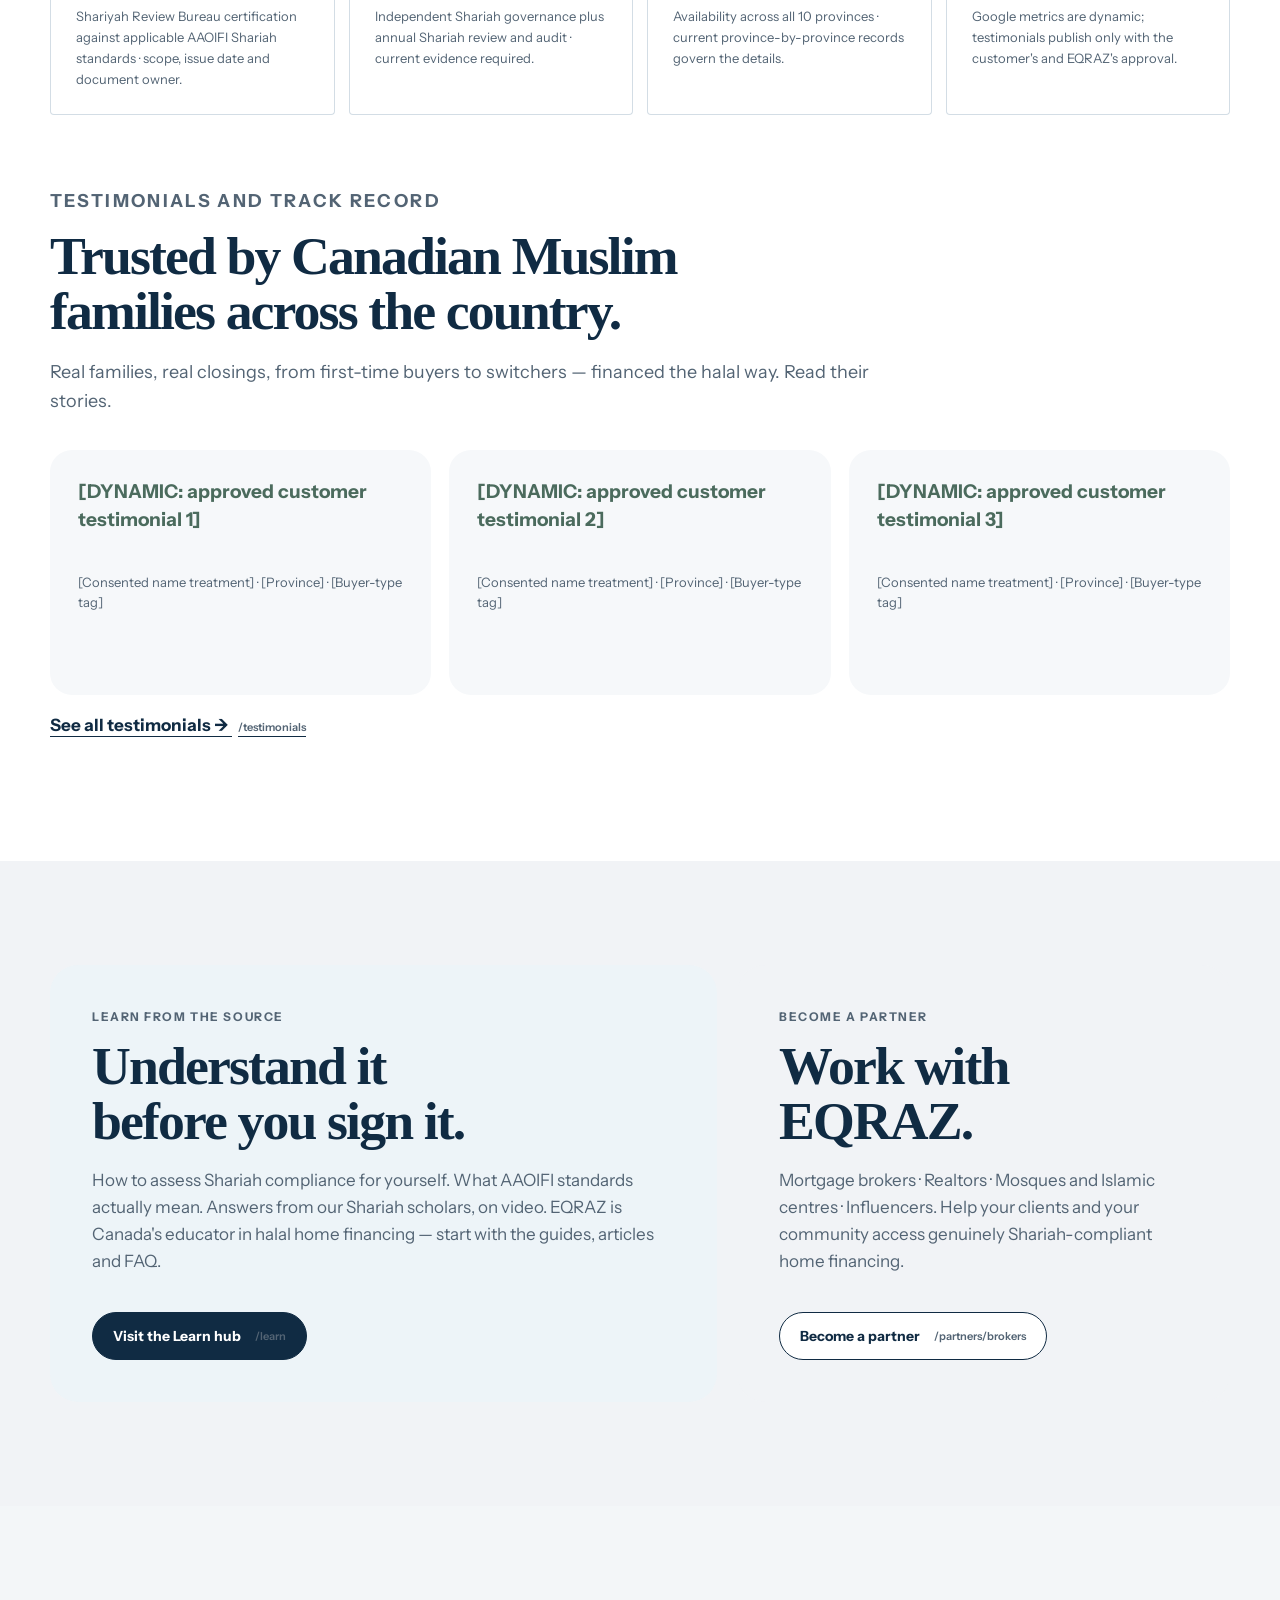
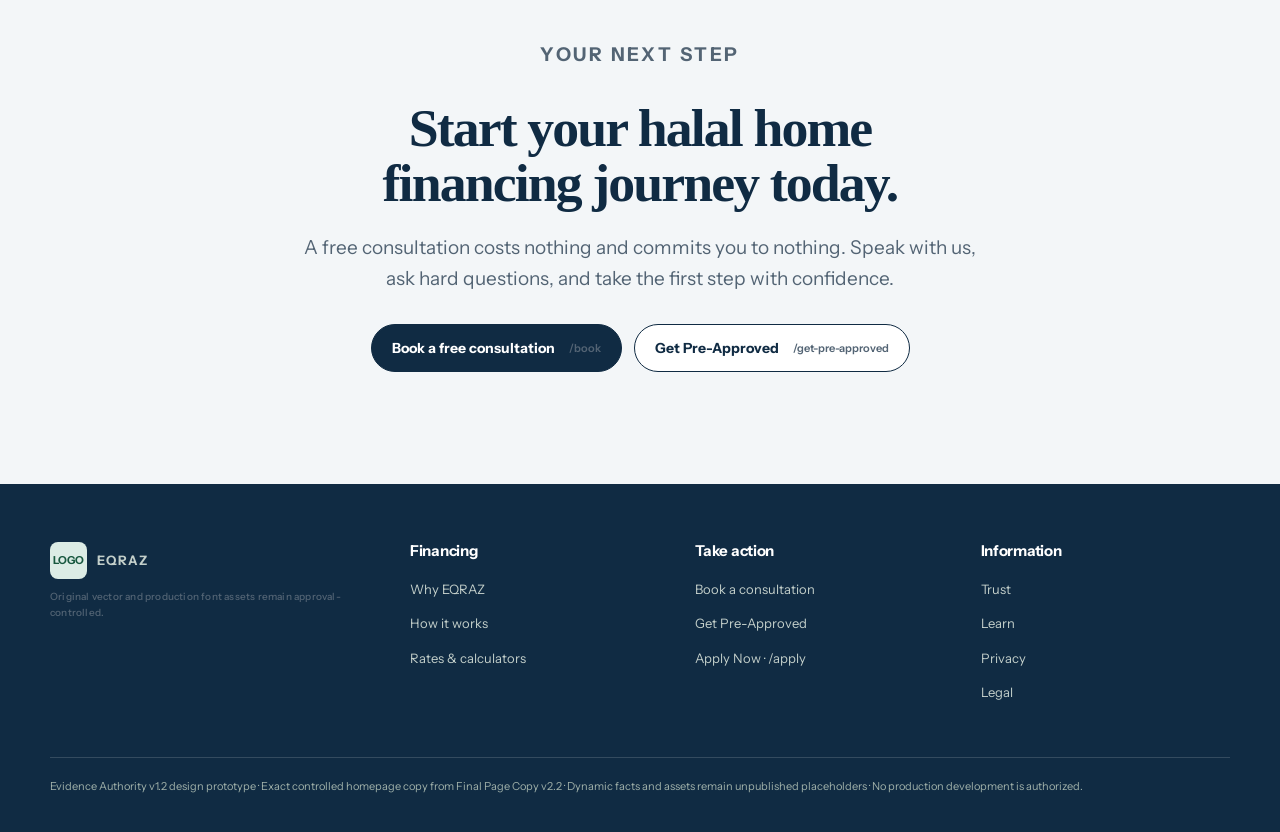
==== commit 7533825c: "Refresh Evidence Authority navy stylesheet" ====
--- a/evidence-authority-v1.2.html
+++ b/evidence-authority-v1.2.html
@@ -272,7 +272,7 @@
     .evidence-authority .record { border-top: 4px solid #23684f; }
     .evidence-authority .final-cta { background: #f3f6f8; }
   </style>
-  <link rel="stylesheet" href="theme-v1.2-layouts.css">
+  <link rel="stylesheet" href="theme-v1.2-layouts.css?v=20260730-navy">
 </head>
 <body class="evidence-authority evidence-authority-v12">
   <a class="skip-link" href="#main">Skip to main content</a>
--- a/theme-v1.2-layouts.css
+++ b/theme-v1.2-layouts.css
@@ -193,7 +193,8 @@
   margin: 30px auto 0;
   padding: 58px 0 0;
   border-radius: 36px;
-  background: var(--mist);
+  color: #fff;
+  background: #102b43;
   overflow: hidden;
 }
 
@@ -204,8 +205,32 @@
   height: 400px;
   right: -170px;
   top: -180px;
-  border: 74px solid rgba(114,160,171,.13);
+  border: 74px solid rgba(155,208,188,.12);
   border-radius: 50%;
+}
+
+body.evidence-authority-v12 .hero .kicker {
+  color: #9bd0bc;
+}
+
+body.evidence-authority-v12 .hero .lede {
+  color: #d7e2ea;
+}
+
+body.evidence-authority-v12 .hero .button.primary {
+  color: #102b43;
+  border-color: #fff;
+  background: #fff;
+}
+
+body.evidence-authority-v12 .hero .quick-link {
+  color: #fff;
+}
+
+body.evidence-authority-v12 .hero .badge {
+  color: #dff3eb;
+  border-color: rgba(194,229,215,.45);
+  background: rgba(54,117,92,.34);
 }
 
 body.evidence-authority-v12 .hero-grid {
@@ -240,10 +265,10 @@
   gap: 17px;
   align-items: center;
   padding: 20px 22px;
-  border: 1px solid #dae5e7;
+  border: 1px solid rgba(215,226,234,.72);
   border-radius: 22px;
   background: #fff;
-  box-shadow: 0 9px 22px rgba(38,66,70,.06);
+  box-shadow: 0 12px 28px rgba(7,31,53,.22);
 }
 
 body.evidence-authority-v12 .v12-task-card b {
@@ -741,4 +766,3 @@
     display: none;
   }
 }
-
